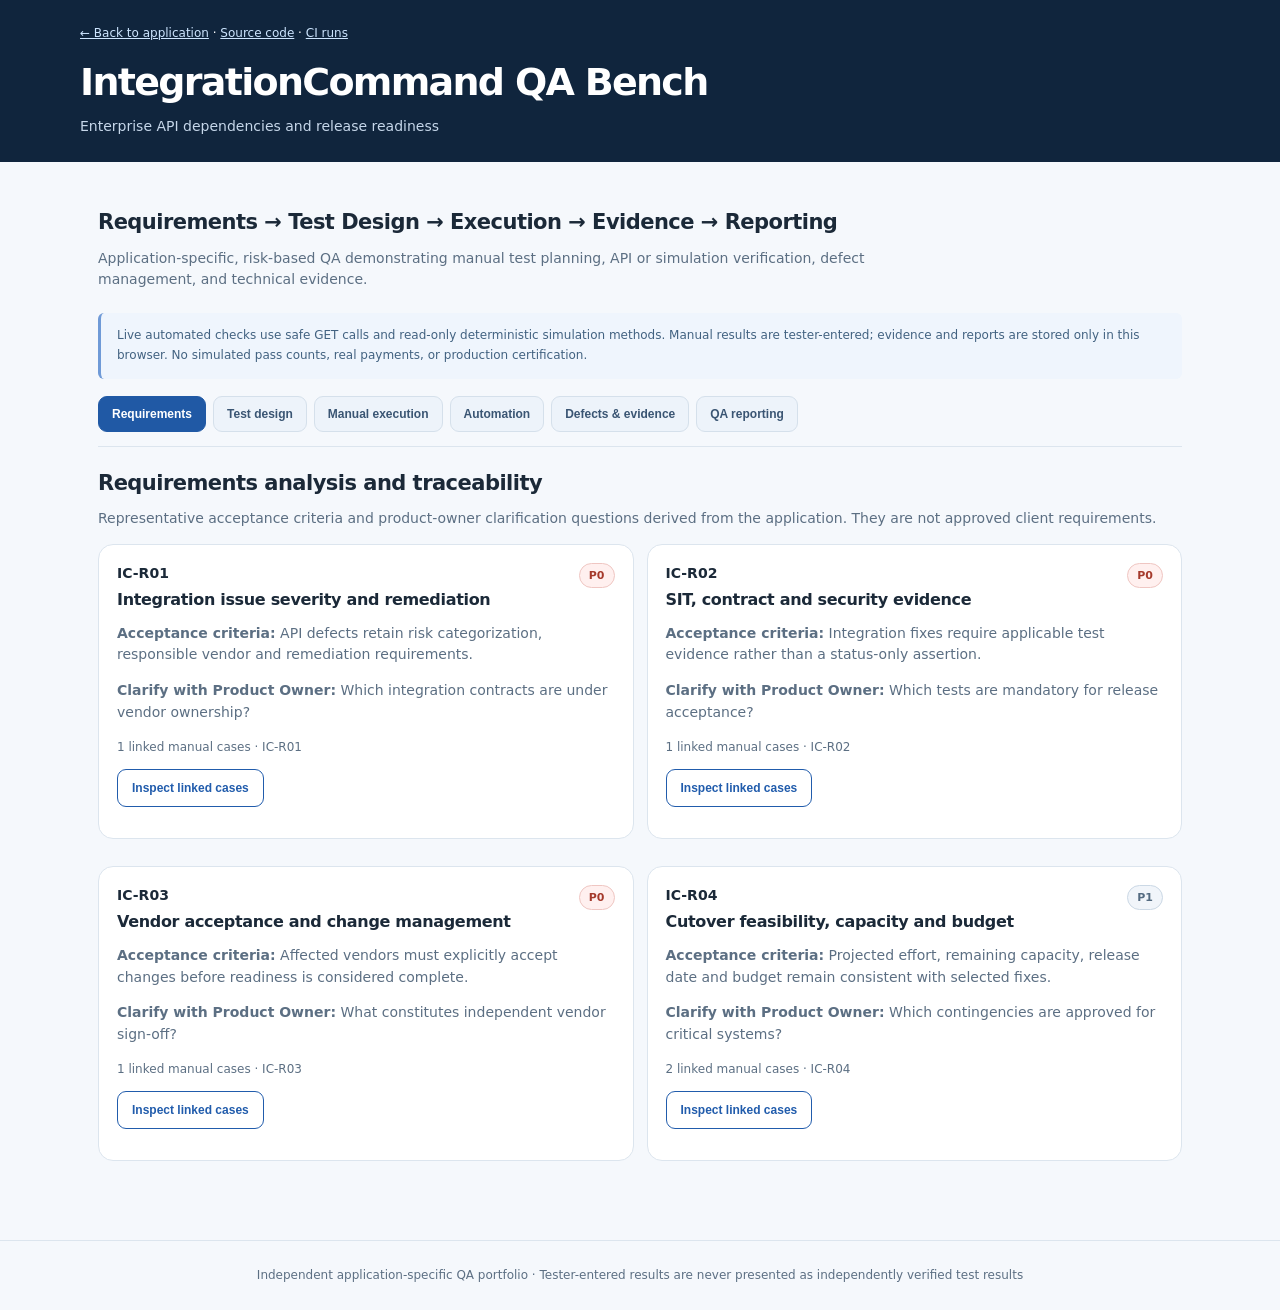
==== IntegrationCommand/qa-bench.html @ 2e359422 "Add application-specific QA workbench with requirements, live checks and execution evidence" ====
<!doctype html>
<html lang="en"><head><meta charset="utf-8"><meta name="viewport" content="width=device-width,initial-scale=1"><meta name="robots" content="noindex"><title>IntegrationCommand | QA Engineering Workbench</title>
<style>
:root{color-scheme:light;--ink:#1b2938;--muted:#5c6f83;--line:#dce5ee;--blue:#215cac;--paper:#fff;--bg:#f5f8fc;--green:#147b5c;--red:#a82e3e;--amber:#a65d00}
*{box-sizing:border-box}body{margin:0;background:var(--bg);color:var(--ink);font:14px/1.55 system-ui,-apple-system,Segoe UI,sans-serif}a{color:var(--blue)}header{background:#10253d;color:white;padding:24px max(18px,calc((100vw - 1120px)/2))}header a{color:#cde5ff}header .crumb{font-size:12px;margin-bottom:10px}.wrap{max-width:1120px;margin:auto;padding:24px 18px 65px}h1{margin:0 0 5px;font-size:clamp(27px,4vw,38px);letter-spacing:-.045em}h2{font-size:21px;letter-spacing:-.025em;margin:0 0 9px}h3{font-size:16px;letter-spacing:-.02em;margin:0 0 10px}h4{font-size:14px;margin:7px 0}p{margin:5px 0 14px;color:var(--muted)}.sub{color:#c6d7ea}.small{font-size:12px}.panel{background:white;border:1px solid var(--line);border-radius:15px;padding:18px;margin-bottom:14px;min-width:0}.intro{padding:20px 0 8px}.intro p{max-width:850px}.note{border-left:3px solid #6f9ad7;background:#eff5fd;color:#426281;padding:13px 16px;border-radius:6px;margin-bottom:17px;font-size:12px;line-height:1.65}.tabs{display:flex;flex-wrap:wrap;gap:7px;border-bottom:1px solid var(--line);padding:0 0 14px;margin:15px 0 20px}.tabs button{border:1px solid #d5e0eb;background:#edf3fa;padding:10px 13px;border-radius:9px;font-weight:700;color:#3a5573;cursor:pointer;font-size:12px}.tabs button[aria-selected="true"]{background:#2059a5;color:#fff;border-color:#2059a5}.grid{display:grid;grid-template-columns:repeat(2,minmax(0,1fr));gap:13px}.row{display:flex;gap:14px;align-items:flex-start;justify-content:space-between}.row>*{min-width:0}.actions{display:flex;gap:9px;flex-wrap:wrap;margin:13px 0}.btn{background:#215cac;border:1px solid #215cac;color:#fff;border-radius:9px;padding:10px 14px;font-size:12px;font-weight:700;cursor:pointer;min-height:38px}.btn.alt{background:#fff;color:#215cac}.btn:disabled{opacity:.6;cursor:default}.tag{border:1px solid #cbd8e5;border-radius:30px;padding:3px 9px;font-size:11px;font-weight:800;color:#546b81;background:#f1f5fa;display:inline-block}.tag.p0,.tag.failed{background:#fff0ef;color:#a53a2c;border-color:#efc6c2}.tag.passed{background:#ebf7f0;color:#16734b;border-color:#bee3cc}.tag.blocked{background:#fff3e2;color:#a36813;border-color:#ecd4b0}.fine{font-size:12px;color:var(--muted)}.line{padding:13px 0;border-bottom:1px solid var(--line)}.line:last-child{border:0}.line p{font-size:13px;line-height:1.65}.cardlinks{display:flex;gap:14px;flex-wrap:wrap;font-size:12px;font-weight:650}.cardlinks a{white-space:normal}.metrics{display:grid;grid-template-columns:repeat(5,minmax(0,1fr));gap:10px;margin-bottom:18px}.metric{background:#fff;border:1px solid var(--line);border-radius:11px;padding:12px}.metric strong{display:block;font-size:28px}.metric span{font-size:11px;color:var(--muted)}label{display:block;font-size:12px;font-weight:750;margin:11px 0}input,select,textarea{font:inherit;width:100%;border:1px solid #c5d4e5;border-radius:8px;padding:10px;background:white;color:var(--ink);margin:5px 0 0}input[type=file]{font-size:12px}textarea{resize:vertical}pre{background:#111f34;color:#d8ebf9;border-radius:9px;overflow:auto;padding:14px;font-size:11px;line-height:1.65;white-space:pre-wrap;overflow-wrap:anywhere}.teststep{white-space:pre-line;color:#354e68;line-height:1.7;font-size:13px}.status{font-weight:750}.status.passed{color:var(--green)}.status.failed{color:var(--red)}.status.blocked{color:var(--amber)}.state{font-weight:650;margin-left:6px}.two{display:grid;grid-template-columns:1.15fr .85fr;gap:14px}table{width:100%;border-collapse:collapse;font-size:12px}td,th{border-bottom:1px solid var(--line);text-align:left;padding:10px;vertical-align:top}th{background:#f5f8fc;color:#4d667c}.tablewrap{overflow:auto;max-width:100%}#notice:not(:empty){padding:11px 14px;margin:14px 0;background:#e9f5ed;border:1px solid #c0dfc8;border-radius:9px;color:#24563d}footer{padding:25px;border-top:1px solid var(--line);text-align:center;font-size:12px;color:var(--muted)}button:focus-visible,input:focus-visible,a:focus-visible,select:focus-visible,textarea:focus-visible{outline:3px solid #77a5dc;outline-offset:2px}
@media(max-width:780px){.two,.grid{grid-template-columns:1fr}.metrics{grid-template-columns:repeat(3,minmax(0,1fr))}}
@media(max-width:520px){.tabs{display:grid;grid-template-columns:repeat(2,minmax(0,1fr))}.tabs button{padding:10px 6px}.wrap{padding:16px 12px 45px}.panel{padding:14px}.metrics{grid-template-columns:repeat(2,minmax(0,1fr))}.row{display:block}h1{font-size:27px}}</style></head><body><header><div class="crumb"><a id="app-link" href="/">← Back to application</a> · <a id="source-link" target="_blank" rel="noopener noreferrer" href="#">Source code</a> · <a id="ci-link" target="_blank" rel="noopener noreferrer" href="#">CI runs</a></div><h1 id="project-title">QA Engineering Workbench</h1><div id="project-sub" class="sub"></div></header>
<main class="wrap"><div class="intro"><h2>Requirements → Test Design → Execution → Evidence → Reporting</h2><p>Application-specific, risk-based QA demonstrating manual test planning, API or simulation verification, defect management, and technical evidence.</p></div><div class="note">Live automated checks use safe GET calls and read-only deterministic simulation methods. Manual results are tester-entered; evidence and reports are stored only in this browser. No simulated pass counts, real payments, or production certification.</div><div class="tabs" role="tablist" aria-label="QA lifecycle sections"><button data-tab="requirements" aria-selected="true">Requirements</button><button data-tab="cases" aria-selected="false">Test design</button><button data-tab="manual" aria-selected="false">Manual execution</button><button data-tab="automation" aria-selected="false">Automation</button><button data-tab="defects" aria-selected="false">Defects & evidence</button><button data-tab="report" aria-selected="false">QA reporting</button></div><div id="notice" role="status" aria-live="polite"></div><div id="app"></div></main><footer>Independent application-specific QA portfolio · Tester-entered results are never presented as independently verified test results</footer>
<script id="qa-config" type="application/json">{"name":"IntegrationCommand","slug":"integrationcommand","domain":"Enterprise API dependencies and release readiness","url":"https://integrationcommand-1.onrender.com/","repository":"IntegrationCommand","sourceUrl":"https://github.com/sachintechpro/IntegrationCommand","sourceTestsUrl":"https://github.com/sachintechpro/IntegrationCommand/tree/main/IntegrationCommand/tests","ciUrl":"https://github.com/sachintechpro/IntegrationCommand/actions","requirements":[{"id":"IC-R01","title":"Integration issue severity and remediation","risk":"P0","acceptance":"API defects retain risk categorization, responsible vendor and remediation requirements.","clarify":"Which integration contracts are under vendor ownership?"},{"id":"IC-R02","title":"SIT, contract and security evidence","risk":"P0","acceptance":"Integration fixes require applicable test evidence rather than a status-only assertion.","clarify":"Which tests are mandatory for release acceptance?"},{"id":"IC-R03","title":"Vendor acceptance and change management","risk":"P0","acceptance":"Affected vendors must explicitly accept changes before readiness is considered complete.","clarify":"What constitutes independent vendor sign-off?"},{"id":"IC-R04","title":"Cutover feasibility, capacity and budget","risk":"P1","acceptance":"Projected effort, remaining capacity, release date and budget remain consistent with selected fixes.","clarify":"Which contingencies are approved for critical systems?"}],"cases":[{"id":"IC-T01","req":"IC-R01","title":"API token-audience mismatch risk","level":"Security / SIT","priority":"P0","pre":"Load baseline integration risks.","steps":"1. Open customer authentication integration.\n2. Review source/target, root cause and severity.\n3. Apply remediation and inspect residual risk.","expected":"Risk scoring and ownership reflect IAM token contract failure."},{"id":"IC-T02","req":"IC-R02","title":"Missing SIT evidence blocks verification","level":"Negative / release gate","priority":"P0","pre":"Integration fix selected.","steps":"1. Mark remediation action completed.\n2. Leave SIT/contract evidence absent.\n3. Inspect verification and release readiness.","expected":"An action alone cannot count as complete independent verification."},{"id":"IC-T03","req":"IC-R03","title":"Vendor acceptance required for critical flow","level":"E2E / governance","priority":"P0","pre":"Critical vendor integration selected.","steps":"1. Provide applicable test evidence.\n2. Leave vendor acceptance unchecked.\n3. Review assessment.\n4. Record acceptance and reassess.","expected":"Vendor acceptance gap remains visible until actual acceptance."},{"id":"IC-T04","req":"IC-R04","title":"Capacity constraint blocks unrealistic plan","level":"Boundary / effort","priority":"P1","pre":"Baseline capacity exists.","steps":"1. Select multiple remediation actions.\n2. Reduce available capacity.\n3. Check effort, projected weeks and blockers.","expected":"Resource overcommitment is flagged accurately."},{"id":"IC-T05","req":"IC-R04","title":"Release waiver does not override unresolved tests","level":"Negative / UAT","priority":"P0","pre":"Open blocker exists.","steps":"1. Request release waiver.\n2. Inspect release decision and blocker list.\n3. Compare with fully evidenced flow.","expected":"Waiver is informational; unverified critical gates remain protected."}],"automatic":[{"id":"IC-A01","title":"Live integration dashboard responds","kind":"http","path":"/","expectStatus":200,"contains":"IntegrationCommand","level":"Production smoke"},{"id":"IC-A02","title":"Integration engine source loads","kind":"http","path":"/engine.mjs","expectStatus":200,"contains":"export","level":"Asset integration"},{"id":"IC-A03","title":"Baseline release assessment is generated","kind":"esm","module":"./engine.mjs","fn":"evaluate","expectKey":"assessment","expectType":"string","level":"Release controls"},{"id":"IC-A04","title":"Unverified integrations counted","kind":"esm","module":"./engine.mjs","fn":"evaluate","expectKey":"unverifiedCount","expectType":"number","level":"SIT evidence"},{"id":"IC-A05","title":"Capacity gap calculated","kind":"esm","module":"./engine.mjs","fn":"evaluate","expectKey":"capacityRemaining","expectType":"number","level":"Risk-based calculations"}],"caveats":"IntegrationCommand is a portfolio simulation using fictional data. Live checks are safe and read-only; manual verdicts require actual execution and evidence."}</script><script>
(() => {
'use strict';
const C=JSON.parse(document.getElementById('qa-config').textContent);
const KEY='qa-bench:'+C.slug+':v1';let state={executions:[],defects:[],evidence:[],customCases:[],auto:{}};
try{const p=JSON.parse(localStorage.getItem(KEY)||'{}');if(p&&typeof p==='object'){for(const k of Object.keys(state))if(p[k]&& (Array.isArray(state[k])?Array.isArray(p[k]):typeof p[k]==='object'))state[k]=p[k];}}catch{}
let tab='requirements',selected=(C.cases[0]||{}).id||'',showCase='',running=false;
const esc=s=>String(s==null?'':s).replace(/[&<>"']/g,ch=>({'&':'&amp;','<':'&lt;','>':'&gt;','"':'&quot;','\'':'&#39;'}[ch]));
const fmt=x=>esc(JSON.stringify(x,null,2));const cases=()=>[...C.cases,...state.customCases];
const latest=id=>state.executions.find(x=>x.caseId===id);
const count=(k)=>state.executions.filter((x,i,a)=>a.findIndex(v=>v.caseId===x.caseId)===i&&x.status===k).length;
const total=()=>cases().length;const completed=()=>new Set(state.executions.map(x=>x.caseId)).size;
function save(){try{localStorage.setItem(KEY,JSON.stringify(state));return true}catch{note('Browser storage unavailable; export your report.');return false}}
function note(s){document.querySelector('#notice').textContent=s}
function tag(v){const t=String(v||'Not run');return '<span class="tag '+(t==='P0'?'p0':t.toLowerCase().replaceAll(' ','-'))+'">'+esc(t)+'</span>'}
function renderReq(){return '<h2>Requirements analysis and traceability</h2><p>Representative acceptance criteria and product-owner clarification questions derived from the application. They are not approved client requirements.</p><div class="grid">'+C.requirements.map(r=>'<article class="panel"><div class="row"><strong>'+esc(r.id)+'</strong>'+tag(r.risk)+'</div><h3>'+esc(r.title)+'</h3><p><b>Acceptance criteria:</b> '+esc(r.acceptance)+'</p><p><b>Clarify with Product Owner:</b> '+esc(r.clarify)+'</p><div class="fine">'+cases().filter(c=>c.req===r.id).length+' linked manual cases · '+esc(r.id)+'</div><div class="actions"><button class="btn alt" data-act="req" data-id="'+esc(r.id)+'">Inspect linked cases</button></div></article>').join('')+'</div>'}
function listCases(){const req=showCase||'', filtered=cases().filter(x=>!req||x.req===req);
return '<h2>Test design repository</h2><p>Application-specific functional, integration, boundary, negative, E2E, and reliability scenarios. Tests here are specifications until executed and evidenced.</p><div class="actions"><button class="btn" data-act="add-case">+ Write test case</button><button class="btn alt" data-act="all-cases">Show all cases</button></div><div id="new-case"></div><div class="grid">'+filtered.map(x=>'<article class="panel"><div class="row"><strong>'+esc(x.id)+'</strong>'+tag(x.priority)+'</div><h3>'+esc(x.title)+'</h3><p>'+esc(x.req)+' · '+esc(x.level)+'</p><p><b>Expected:</b> '+esc(x.expected)+'</p><div class="actions"><button class="btn alt" data-act="open-case" data-id="'+esc(x.id)+'">Steps / execute</button></div></article>').join('')+'</div>'}
function detail(c){return '<article class="panel"><div class="row"><h3>'+esc(c.id)+' — '+esc(c.title)+'</h3>'+tag(c.priority)+'</div><p>'+esc(c.req)+' · '+esc(c.level)+'</p><p><b>Preconditions</b><br>'+esc(c.pre)+'</p><p><b>Steps</b></p><div class="teststep">'+esc(c.steps)+'</div><p><b>Expected result</b><br>'+esc(c.expected)+'</p><div class="cardlinks"><a target="_blank" rel="noopener noreferrer" href="'+esc(C.url)+'">Open application under test ↗</a></div></article>'}
function manual(){const c=cases().find(x=>x.id===selected)||cases()[0];if(!c)return '<p>No test cases configured.</p>';
return '<h2>Manual QA execution</h2><p>Execute actual steps against the application, enter observations, and capture evidence. These are tester-entered verdicts, not independently verified test outcomes.</p><div class="two"><div><label>Choose case<select id="case-select">'+cases().map(x=>'<option value="'+esc(x.id)+'" '+(x.id===c.id?'selected':'')+'>'+esc(x.id+' · '+x.title)+'</option>').join('')+'</select></label>'+detail(c)+'</div><form class="panel" id="manual-form"><h3>Record an actual test run</h3><label>Execution result<select name="status" required><option value="">Select</option><option>Passed</option><option>Failed</option><option>Blocked</option></select></label><label>Actual result and comparison<textarea name="actual" rows="4" required placeholder="Observed response, state, calculations, and discrepancies"></textarea></label><label>Environment and notes<textarea name="notes" rows="3" placeholder="Browser/device/version, test data, defects"></textarea></label><button class="btn" type="submit">Save manual execution</button><p class="fine">Stored only in this browser. Every verdict is human-entered.</p><hr><label>Screenshot, video, trace or log<input id="evidence-upload" type="file" accept="image/*,video/*,.json,.txt,.log" multiple></label><p class="fine">Evidence saved in local browser IndexedDB, max 15 MB per attachment.</p><button class="btn alt" type="button" data-act="log-defect">Log defect</button></form></div><h3>Recent manual records</h3>'+execTable(state.executions.filter(x=>x.caseId===c.id).slice(0,8))}
function execTable(arr){if(!arr.length)return '<p class="note">Not run. No execution verdict has been claimed.</p>';return '<div class="panel tablewrap"><table><thead><tr><th>Test</th><th>Result</th><th>Timestamp</th><th>Actual observations</th></tr></thead><tbody>'+arr.map(x=>'<tr><td>'+esc(x.caseId)+'</td><td>'+tag(x.status)+'</td><td>'+esc(new Date(x.time).toLocaleString())+'</td><td>'+esc(x.actual)+'</td></tr>').join('')+'</tbody></table></div>'}
function auto(){return '<h2>Executable application-specific QA checks</h2><p>Run only safe, read-only checks of this application and inspect the actual HTTP response or imported deterministic engine output. Tests begin Not run; nothing is pre-marked passed.</p><div class="actions"><button class="btn" data-act="run-all" '+(running?'disabled':'')+'>Run all safe checks</button><button class="btn alt" data-act="reset-auto">Reset outcomes</button><a class="btn alt" target="_blank" rel="noopener noreferrer" href="'+esc(C.sourceTestsUrl)+'">Existing source tests ↗</a><a class="btn alt" target="_blank" rel="noopener noreferrer" href="'+esc(C.ciUrl)+'">CI evidence ↗</a></div><div class="panel"><p class="fine">Live HTTP and JavaScript results are generated by this visitor’s current run. These smoke/business-rule checks are not substitutes for full Selenium browser journeys, cross-device validation, load/security testing, or production sign-off.</p></div>'+C.automatic.map(t=>{const r=state.auto[t.id];return '<article class="panel"><div class="row"><div><strong>'+esc(t.id)+' — '+esc(t.title)+'</strong><p>'+esc(t.level)+' · '+esc(t.kind.toUpperCase())+'</p></div>'+(r?tag(r.status):tag('Not run'))+'</div><button class="btn alt" data-act="run-one" data-id="'+esc(t.id)+'" '+(running?'disabled':'')+'>▶ Run check</button>'+(r?'<details><summary>Technical proof — '+esc(r.elapsed)+' ms</summary><pre>'+fmt({request:r.request,actual:r.actual,assertion:r.assertion,time:r.time})+'</pre></details>':'<p class="fine">Not executed in this browser.</p>')+'</article>'}).join('')}
function defects(){return '<h2>Defect tracking and evidence</h2><p>Log defects with severity, exact reproduction steps, expected/actual behavior, and retest status. No unresolved defects are fabricated.</p><button class="btn" data-act="log-defect">+ Log defect</button><div id="new-defect"></div><h3>Recorded defect history</h3>'+(state.defects.length?state.defects.map(d=>'<div class="panel row"><div><strong>'+esc(d.id)+' — '+esc(d.title)+'</strong><p>'+esc(d.caseId)+' · '+esc(d.severity)+'</p><p>'+esc(d.description)+'</p><small>'+esc(new Date(d.time).toLocaleString())+'</small></div><label style="min-width:140px">Status<select data-defect="'+esc(d.id)+'">'+['Open','In progress','Fixed awaiting retest','Verified','Closed'].map(s=>'<option '+(d.status===s?'selected':'')+'>'+s+'</option>').join('')+'</select></label></div>').join(''):'<p class="note">No browser-local defects recorded.</p>')+'<h3>Saved screenshots, video and logs</h3>'+(state.evidence.length?state.evidence.map(e=>'<div class="panel row"><div><strong>'+esc(e.name)+'</strong><p>'+esc(e.caseId)+' · '+esc(e.size)+' bytes · '+esc(e.time)+'</p></div><button class="btn alt" data-act="view-evidence" data-id="'+esc(e.id)+'">Open evidence</button></div>').join(''):'<p class="note">No evidence attachments saved in this browser.</p>')}
function report(){const p=count('Passed'),f=count('Failed'),b=count('Blocked'),pending=total()-completed();const autoDone=Object.keys(state.auto).length,autoPass=Object.values(state.auto).filter(x=>x.status==='Passed').length;
return '<h2>QA execution & leadership summary</h2><p>Manual and automation results are reported separately. Portfolio specifications do not count as executed tests.</p><div class="metrics"><div class="metric"><strong>'+total()+'</strong><span>Manual cases</span></div><div class="metric"><strong>'+p+'</strong><span>Manual passed</span></div><div class="metric"><strong>'+f+'</strong><span>Manual failed</span></div><div class="metric"><strong>'+b+'</strong><span>Manual blocked</span></div><div class="metric"><strong>'+pending+'</strong><span>Not run</span></div></div><div class="grid"><div class="panel"><h3>Automation results</h3><p><strong>'+autoPass+' / '+autoDone+'</strong> executed checks passed; '+(C.automatic.length-autoDone)+' not yet run.</p><p><b>Open/retest defects:</b> '+state.defects.filter(x=>!['Closed','Verified'].includes(x.status)).length+'</p><p><b>Release recommendation:</b> Conditional / portfolio demonstration only. Review actual failures and external evidence before any production sign-off.</p></div><div class="panel"><h3>Publish QA evidence</h3><p>Export tester-entered manual outcomes, safe technical execution proof, defects, requirements and evidence metadata. Screenshot/video files remain browser-local and are not embedded in this export.</p><div class="actions"><button class="btn" data-act="export-json">Export QA report (JSON)</button><button class="btn alt" data-act="export-csv">Export CSV</button></div></div></div><h3>Recent test executions</h3>'+execTable(state.executions.slice(0,12))+'<p class="fine">'+esc(C.caveats)+'</p>'}
const panels={requirements:renderReq,cases:listCases,manual,automation:auto,defects,report};
function draw(){document.getElementById('app').innerHTML=panels[tab]();document.querySelectorAll('[data-tab]').forEach(b=>b.setAttribute('aria-selected',String(b.dataset.tab===tab)))}
function switchTab(t){tab=t;note('');draw();window.scrollTo({top:document.querySelector('.tabs').offsetTop-15,behavior:'smooth'})}
function readByKey(obj,path){return String(path||'').split('.').filter(Boolean).reduce((o,k)=>o?.[k],obj)}
async function execute(t){const start=performance.now(),when=new Date().toISOString();let passed=false,actual={},request={},assertion='';try{
if(t.kind==='http'){const path=t.path;request={method:'GET',path,credentials:'omit',expectedStatus:t.expectStatus};const r=await fetch(path,{method:'GET',credentials:'omit',cache:'no-store',redirect:'follow'});const ct=r.headers.get('content-type')||'';let body=null,text='';if(ct.includes('json')){try{body=await r.json()}catch(e){text='Invalid JSON: '+e.message}}else{text=(await r.text()).slice(0,15000)};actual={status:r.status,contentType:ct,preview:body===null?text.slice(0,900):JSON.stringify(body).slice(0,900)};passed=r.status===t.expectStatus;assertion='HTTP '+r.status+' expected '+t.expectStatus;if(passed&&t.contains){passed=(text||JSON.stringify(body)).includes(t.contains);assertion+='; body contains '+JSON.stringify(t.contains)+': '+passed}if(passed&&t.expectKey){const val=readByKey(body,t.expectKey);passed=val!==undefined&&(!t.expectType||typeof val===t.expectType);assertion+='; '+t.expectKey+' '+t.expectType+': '+passed}}
else if(t.kind==='esm'){request={module:t.module,method:t.fn,expectedProperty:t.expectKey};const mod=await import(t.module+'?qa='+encodeURIComponent(when));const fn=mod[t.fn];if(typeof fn!=='function')throw Error('Export '+t.fn+' unavailable');const out=fn();const v=readByKey(out,t.expectKey);actual={property:t.expectKey,value:v,keys:Object.keys(out||{}).slice(0,15)};passed=v!==undefined&&(!t.expectType||typeof v===t.expectType);assertion='Imported real engine and evaluated '+t.expectKey+': '+passed}
else throw Error('Unsupported automated test type');
}catch(e){actual={error:e.message};assertion='Test execution error: '+e.message}
return {status:passed?'Passed':'Failed',request,actual,assertion,time:when,elapsed:+(performance.now()-start).toFixed(1)}
}
async function runAll(ids){if(running)return;running=true;note('Running safe read-only checks…');draw();for(const t of C.automatic.filter(x=>ids.includes(x.id))){state.auto[t.id]=await execute(t);save();draw()}running=false;draw();const fail=ids.filter(id=>state.auto[id]?.status==='Failed').length;note('Executed '+ids.length+' real checks; '+fail+' failed. View technical proof for details.')}
function dl(name,content,mime){const blob=new Blob([content],{type:mime});const u=URL.createObjectURL(blob),a=document.createElement('a');a.href=u;a.download=name;a.click();setTimeout(()=>URL.revokeObjectURL(u),12000)}
function csvVal(v){return '"'+String(v==null?'':v).replaceAll('"','""')+'"'}
async function storeFile(file){return new Promise((resolve,reject)=>{const r=indexedDB.open('qa-bench-evidence:'+C.slug,1);r.onupgradeneeded=()=>r.result.createObjectStore('files',{keyPath:'id'});r.onerror=()=>reject(r.error);r.onsuccess=()=>{const db=r.result,id=Date.now().toString(36)+Math.random().toString(36).slice(2,6);const tx=db.transaction('files','readwrite');tx.objectStore('files').put({id,blob:file});tx.oncomplete=()=>{db.close();resolve(id)};tx.onerror=()=>reject(tx.error)}})}
async function openFile(id){return new Promise((resolve,reject)=>{const r=indexedDB.open('qa-bench-evidence:'+C.slug,1);r.onerror=()=>reject(r.error);r.onsuccess=()=>{const db=r.result;if(!db.objectStoreNames.contains('files')){db.close();reject(Error('No stored files'));return}const req=db.transaction('files').objectStore('files').get(id);req.onsuccess=()=>{db.close();resolve(req.result?.blob)};req.onerror=()=>reject(req.error)}})}
document.addEventListener('click',async e=>{const tabNode=e.target.closest('[data-tab]');if(tabNode){switchTab(tabNode.dataset.tab);return}const btn=e.target.closest('[data-act]');if(!btn)return;const a=btn.dataset.act;
if(a==='req'){showCase=btn.dataset.id;switchTab('cases')}else if(a==='all-cases'){showCase='';draw()}else if(a==='open-case'){selected=btn.dataset.id;switchTab('manual')}else if(a==='run-all'){await runAll(C.automatic.map(x=>x.id))}else if(a==='run-one'){await runAll([btn.dataset.id])}else if(a==='reset-auto'){state.auto={};save();draw();note('Automated results reset. No application data changed.')}
else if(a==='add-case'){document.getElementById('new-case').innerHTML='<form class="panel" id="custom-form"><h3>Author a manual test case</h3><label>Requirement<select name="req">'+C.requirements.map(r=>'<option>'+esc(r.id)+'</option>').join('')+'</select></label><label>Title<input name="title" required maxlength="130"></label><label>Preconditions<textarea name="pre" required></textarea></label><label>Steps<textarea name="steps" rows="4" required></textarea></label><label>Expected result<textarea name="expected" required></textarea></label><label>Level<input name="level" value="Functional / E2E" required></label><button class="btn">Save case</button></form>'}
else if(a==='log-defect'){switchTab('defects');document.getElementById('new-defect').innerHTML='<form class="panel" id="defect-form"><h3>Log defect</h3><label>Test case<select name="caseId">'+cases().map(c=>'<option>'+esc(c.id)+'</option>').join('')+'</select></label><label>Title<input name="title" required maxlength="130"></label><label>Severity<select name="severity"><option>Critical</option><option>High</option><option selected>Medium</option><option>Low</option></select></label><label>Reproduction steps, expected versus actual<textarea name="description" rows="4" required></textarea></label><button class="btn">Save defect</button></form>'}
else if(a==='view-evidence'){try{const f=await openFile(btn.dataset.id);if(!f)throw Error('File missing from this browser');const u=URL.createObjectURL(f);window.open(u,'_blank','noopener');setTimeout(()=>URL.revokeObjectURL(u),60000)}catch(err){note('Evidence unavailable: '+err.message)}}
else if(a==='export-json'){dl(C.slug+'-qa-report.json',JSON.stringify({application:C.name,exported:new Date().toISOString(),source:'tester-entered browser-local QA and actual read-only checks',requirements:C.requirements,testCases:cases(),manualExecutions:state.executions,automatedResults:state.auto,defects:state.defects,evidenceMetadata:state.evidence,limitations:C.caveats},null,2),'application/json')}
else if(a==='export-csv'){const rows=[['Test ID','Status','Timestamp','Actual Result','Notes'],...state.executions.map(x=>[x.caseId,x.status,x.time,x.actual,x.notes])];dl(C.slug+'-qa-executions.csv',rows.map(x=>x.map(csvVal).join(',')).join('\r\n'),'text/csv')}})
document.addEventListener('change',async e=>{if(e.target.id==='case-select'){selected=e.target.value;draw()}if(e.target.hasAttribute('data-defect')){const d=state.defects.find(x=>x.id===e.target.dataset.defect);if(d){d.status=e.target.value;save();draw()}}if(e.target.id==='evidence-upload'){const files=[...e.target.files];let saved=0;for(const f of files){if(f.size>15*1024*1024){note('Each file must be 15 MB or smaller.');continue}try{const id=await storeFile(f);state.evidence.unshift({id,name:f.name,size:f.size,type:f.type,time:new Date().toISOString(),caseId:selected});saved++}catch(err){note('Could not store '+f.name+': '+err.message)}}if(saved){save();note(saved+' attachment(s) stored in this browser.')}}});
document.addEventListener('submit',e=>{const f=e.target;if(!['manual-form','custom-form','defect-form'].includes(f.id))return;e.preventDefault();const d=Object.fromEntries(new FormData(f).entries());
if(f.id==='manual-form'){if(!d.status||!String(d.actual||'').trim())return;state.executions.unshift({caseId:selected,status:d.status,actual:d.actual,notes:d.notes||'',time:new Date().toISOString()});save();draw();note('Tester-entered manual result saved. This is not an independently executed automated test.')}
if(f.id==='custom-form'){const id='CUSTOM-'+String(state.customCases.length+1).padStart(3,'0');state.customCases.push({id,req:d.req,title:d.title,level:d.level,priority:'P1',pre:d.pre,steps:d.steps,expected:d.expected});selected=id;save();switchTab('manual');note('Custom manual case saved in your browser.')}
if(f.id==='defect-form'){state.defects.unshift({id:'DEF-'+Date.now().toString(36).toUpperCase(),caseId:d.caseId,title:d.title,severity:d.severity,description:d.description,status:'Open',time:new Date().toISOString()});save();draw();note('Defect recorded. Add supporting evidence from Manual QA.')}});
document.getElementById('project-title').textContent=C.name+' QA Bench';document.getElementById('project-sub').textContent=C.domain;document.getElementById('app-link').href=C.url;document.getElementById('source-link').href=C.sourceUrl;document.getElementById('ci-link').href=C.ciUrl;
draw();
})();
</script></body></html>
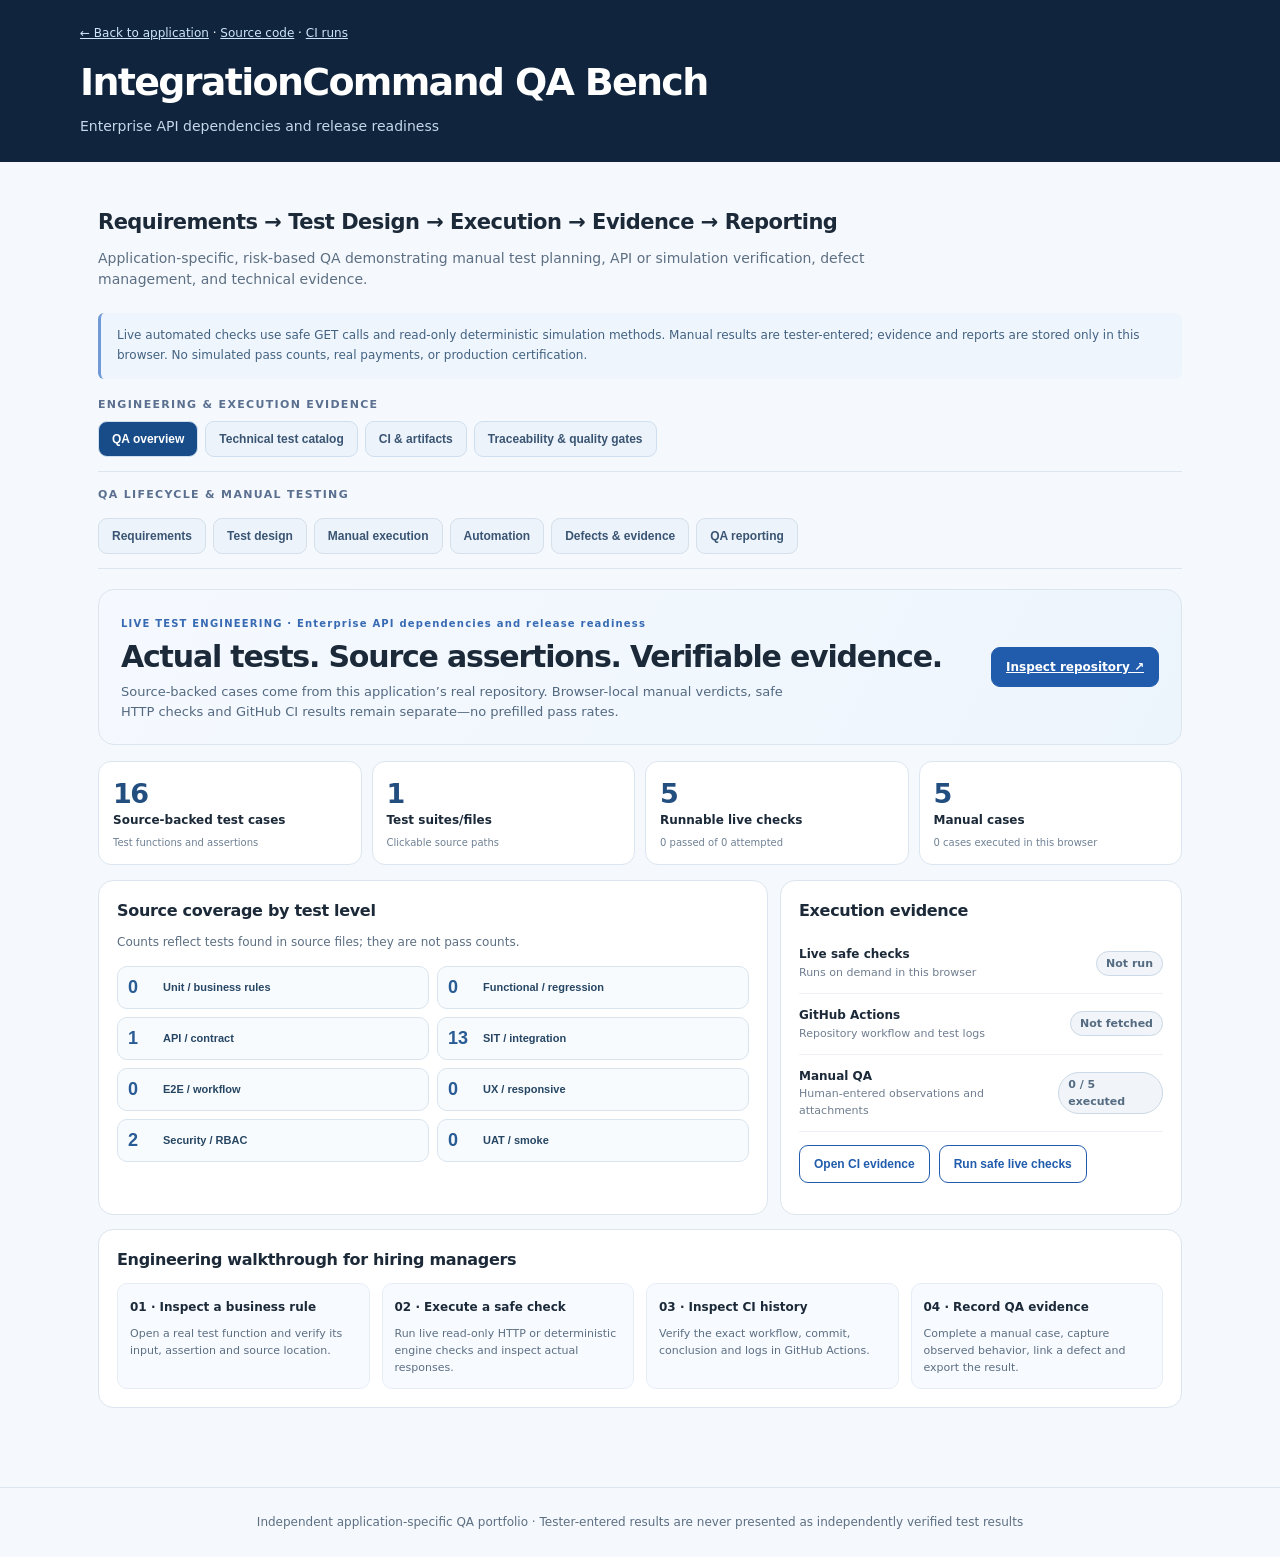
==== commit fd548617: "Upgrade QA Bench: source-backed test catalog, CI evidence and traceability; preserve original sectio" ====
--- a/IntegrationCommand/qa-bench.html
+++ b/IntegrationCommand/qa-bench.html
@@ -4,15 +4,53 @@
 :root{color-scheme:light;--ink:#1b2938;--muted:#5c6f83;--line:#dce5ee;--blue:#215cac;--paper:#fff;--bg:#f5f8fc;--green:#147b5c;--red:#a82e3e;--amber:#a65d00}
 *{box-sizing:border-box}body{margin:0;background:var(--bg);color:var(--ink);font:14px/1.55 system-ui,-apple-system,Segoe UI,sans-serif}a{color:var(--blue)}header{background:#10253d;color:white;padding:24px max(18px,calc((100vw - 1120px)/2))}header a{color:#cde5ff}header .crumb{font-size:12px;margin-bottom:10px}.wrap{max-width:1120px;margin:auto;padding:24px 18px 65px}h1{margin:0 0 5px;font-size:clamp(27px,4vw,38px);letter-spacing:-.045em}h2{font-size:21px;letter-spacing:-.025em;margin:0 0 9px}h3{font-size:16px;letter-spacing:-.02em;margin:0 0 10px}h4{font-size:14px;margin:7px 0}p{margin:5px 0 14px;color:var(--muted)}.sub{color:#c6d7ea}.small{font-size:12px}.panel{background:white;border:1px solid var(--line);border-radius:15px;padding:18px;margin-bottom:14px;min-width:0}.intro{padding:20px 0 8px}.intro p{max-width:850px}.note{border-left:3px solid #6f9ad7;background:#eff5fd;color:#426281;padding:13px 16px;border-radius:6px;margin-bottom:17px;font-size:12px;line-height:1.65}.tabs{display:flex;flex-wrap:wrap;gap:7px;border-bottom:1px solid var(--line);padding:0 0 14px;margin:15px 0 20px}.tabs button{border:1px solid #d5e0eb;background:#edf3fa;padding:10px 13px;border-radius:9px;font-weight:700;color:#3a5573;cursor:pointer;font-size:12px}.tabs button[aria-selected="true"]{background:#2059a5;color:#fff;border-color:#2059a5}.grid{display:grid;grid-template-columns:repeat(2,minmax(0,1fr));gap:13px}.row{display:flex;gap:14px;align-items:flex-start;justify-content:space-between}.row>*{min-width:0}.actions{display:flex;gap:9px;flex-wrap:wrap;margin:13px 0}.btn{background:#215cac;border:1px solid #215cac;color:#fff;border-radius:9px;padding:10px 14px;font-size:12px;font-weight:700;cursor:pointer;min-height:38px}.btn.alt{background:#fff;color:#215cac}.btn:disabled{opacity:.6;cursor:default}.tag{border:1px solid #cbd8e5;border-radius:30px;padding:3px 9px;font-size:11px;font-weight:800;color:#546b81;background:#f1f5fa;display:inline-block}.tag.p0,.tag.failed{background:#fff0ef;color:#a53a2c;border-color:#efc6c2}.tag.passed{background:#ebf7f0;color:#16734b;border-color:#bee3cc}.tag.blocked{background:#fff3e2;color:#a36813;border-color:#ecd4b0}.fine{font-size:12px;color:var(--muted)}.line{padding:13px 0;border-bottom:1px solid var(--line)}.line:last-child{border:0}.line p{font-size:13px;line-height:1.65}.cardlinks{display:flex;gap:14px;flex-wrap:wrap;font-size:12px;font-weight:650}.cardlinks a{white-space:normal}.metrics{display:grid;grid-template-columns:repeat(5,minmax(0,1fr));gap:10px;margin-bottom:18px}.metric{background:#fff;border:1px solid var(--line);border-radius:11px;padding:12px}.metric strong{display:block;font-size:28px}.metric span{font-size:11px;color:var(--muted)}label{display:block;font-size:12px;font-weight:750;margin:11px 0}input,select,textarea{font:inherit;width:100%;border:1px solid #c5d4e5;border-radius:8px;padding:10px;background:white;color:var(--ink);margin:5px 0 0}input[type=file]{font-size:12px}textarea{resize:vertical}pre{background:#111f34;color:#d8ebf9;border-radius:9px;overflow:auto;padding:14px;font-size:11px;line-height:1.65;white-space:pre-wrap;overflow-wrap:anywhere}.teststep{white-space:pre-line;color:#354e68;line-height:1.7;font-size:13px}.status{font-weight:750}.status.passed{color:var(--green)}.status.failed{color:var(--red)}.status.blocked{color:var(--amber)}.state{font-weight:650;margin-left:6px}.two{display:grid;grid-template-columns:1.15fr .85fr;gap:14px}table{width:100%;border-collapse:collapse;font-size:12px}td,th{border-bottom:1px solid var(--line);text-align:left;padding:10px;vertical-align:top}th{background:#f5f8fc;color:#4d667c}.tablewrap{overflow:auto;max-width:100%}#notice:not(:empty){padding:11px 14px;margin:14px 0;background:#e9f5ed;border:1px solid #c0dfc8;border-radius:9px;color:#24563d}footer{padding:25px;border-top:1px solid var(--line);text-align:center;font-size:12px;color:var(--muted)}button:focus-visible,input:focus-visible,a:focus-visible,select:focus-visible,textarea:focus-visible{outline:3px solid #77a5dc;outline-offset:2px}
 @media(max-width:780px){.two,.grid{grid-template-columns:1fr}.metrics{grid-template-columns:repeat(3,minmax(0,1fr))}}
-@media(max-width:520px){.tabs{display:grid;grid-template-columns:repeat(2,minmax(0,1fr))}.tabs button{padding:10px 6px}.wrap{padding:16px 12px 45px}.panel{padding:14px}.metrics{grid-template-columns:repeat(2,minmax(0,1fr))}.row{display:block}h1{font-size:27px}}</style></head><body><header><div class="crumb"><a id="app-link" href="/">← Back to application</a> · <a id="source-link" target="_blank" rel="noopener noreferrer" href="#">Source code</a> · <a id="ci-link" target="_blank" rel="noopener noreferrer" href="#">CI runs</a></div><h1 id="project-title">QA Engineering Workbench</h1><div id="project-sub" class="sub"></div></header>
-<main class="wrap"><div class="intro"><h2>Requirements → Test Design → Execution → Evidence → Reporting</h2><p>Application-specific, risk-based QA demonstrating manual test planning, API or simulation verification, defect management, and technical evidence.</p></div><div class="note">Live automated checks use safe GET calls and read-only deterministic simulation methods. Manual results are tester-entered; evidence and reports are stored only in this browser. No simulated pass counts, real payments, or production certification.</div><div class="tabs" role="tablist" aria-label="QA lifecycle sections"><button data-tab="requirements" aria-selected="true">Requirements</button><button data-tab="cases" aria-selected="false">Test design</button><button data-tab="manual" aria-selected="false">Manual execution</button><button data-tab="automation" aria-selected="false">Automation</button><button data-tab="defects" aria-selected="false">Defects & evidence</button><button data-tab="report" aria-selected="false">QA reporting</button></div><div id="notice" role="status" aria-live="polite"></div><div id="app"></div></main><footer>Independent application-specific QA portfolio · Tester-entered results are never presented as independently verified test results</footer>
-<script id="qa-config" type="application/json">{"name":"IntegrationCommand","slug":"integrationcommand","domain":"Enterprise API dependencies and release readiness","url":"https://integrationcommand-1.onrender.com/","repository":"IntegrationCommand","sourceUrl":"https://github.com/sachintechpro/IntegrationCommand","sourceTestsUrl":"https://github.com/sachintechpro/IntegrationCommand/tree/main/IntegrationCommand/tests","ciUrl":"https://github.com/sachintechpro/IntegrationCommand/actions","requirements":[{"id":"IC-R01","title":"Integration issue severity and remediation","risk":"P0","acceptance":"API defects retain risk categorization, responsible vendor and remediation requirements.","clarify":"Which integration contracts are under vendor ownership?"},{"id":"IC-R02","title":"SIT, contract and security evidence","risk":"P0","acceptance":"Integration fixes require applicable test evidence rather than a status-only assertion.","clarify":"Which tests are mandatory for release acceptance?"},{"id":"IC-R03","title":"Vendor acceptance and change management","risk":"P0","acceptance":"Affected vendors must explicitly accept changes before readiness is considered complete.","clarify":"What constitutes independent vendor sign-off?"},{"id":"IC-R04","title":"Cutover feasibility, capacity and budget","risk":"P1","acceptance":"Projected effort, remaining capacity, release date and budget remain consistent with selected fixes.","clarify":"Which contingencies are approved for critical systems?"}],"cases":[{"id":"IC-T01","req":"IC-R01","title":"API token-audience mismatch risk","level":"Security / SIT","priority":"P0","pre":"Load baseline integration risks.","steps":"1. Open customer authentication integration.\n2. Review source/target, root cause and severity.\n3. Apply remediation and inspect residual risk.","expected":"Risk scoring and ownership reflect IAM token contract failure."},{"id":"IC-T02","req":"IC-R02","title":"Missing SIT evidence blocks verification","level":"Negative / release gate","priority":"P0","pre":"Integration fix selected.","steps":"1. Mark remediation action completed.\n2. Leave SIT/contract evidence absent.\n3. Inspect verification and release readiness.","expected":"An action alone cannot count as complete independent verification."},{"id":"IC-T03","req":"IC-R03","title":"Vendor acceptance required for critical flow","level":"E2E / governance","priority":"P0","pre":"Critical vendor integration selected.","steps":"1. Provide applicable test evidence.\n2. Leave vendor acceptance unchecked.\n3. Review assessment.\n4. Record acceptance and reassess.","expected":"Vendor acceptance gap remains visible until actual acceptance."},{"id":"IC-T04","req":"IC-R04","title":"Capacity constraint blocks unrealistic plan","level":"Boundary / effort","priority":"P1","pre":"Baseline capacity exists.","steps":"1. Select multiple remediation actions.\n2. Reduce available capacity.\n3. Check effort, projected weeks and blockers.","expected":"Resource overcommitment is flagged accurately."},{"id":"IC-T05","req":"IC-R04","title":"Release waiver does not override unresolved tests","level":"Negative / UAT","priority":"P0","pre":"Open blocker exists.","steps":"1. Request release waiver.\n2. Inspect release decision and blocker list.\n3. Compare with fully evidenced flow.","expected":"Waiver is informational; unverified critical gates remain protected."}],"automatic":[{"id":"IC-A01","title":"Live integration dashboard responds","kind":"http","path":"/","expectStatus":200,"contains":"IntegrationCommand","level":"Production smoke"},{"id":"IC-A02","title":"Integration engine source loads","kind":"http","path":"/engine.mjs","expectStatus":200,"contains":"export","level":"Asset integration"},{"id":"IC-A03","title":"Baseline release assessment is generated","kind":"esm","module":"./engine.mjs","fn":"evaluate","expectKey":"assessment","expectType":"string","level":"Release controls"},{"id":"IC-A04","title":"Unverified integrations counted","kind":"esm","module":"./engine.mjs","fn":"evaluate","expectKey":"unverifiedCount","expectType":"number","level":"SIT evidence"},{"id":"IC-A05","title":"Capacity gap calculated","kind":"esm","module":"./engine.mjs","fn":"evaluate","expectKey":"capacityRemaining","expectType":"number","level":"Risk-based calculations"}],"caveats":"IntegrationCommand is a portfolio simulation using fictional data. Live checks are safe and read-only; manual verdicts require actual execution and evidence."}</script><script>
+@media(max-width:520px){.tabs{display:grid;grid-template-columns:repeat(2,minmax(0,1fr))}.tabs button{padding:10px 6px}.wrap{padding:16px 12px 45px}.panel{padding:14px}.metrics{grid-template-columns:repeat(2,minmax(0,1fr))}.row{display:block}h1{font-size:27px}}
+/* Executable evidence extension, additive to all six original QA Bench sections */
+.qa-tab-group{margin:14px 0 2px}.qa-tab-heading{font-size:11px;color:#5b7090;font-weight:800;letter-spacing:.12em;text-transform:uppercase;margin:12px 0 8px}
+.qa-tab-group .tabs{margin:0 0 14px;border-bottom:1px solid #dce5ee}.qa-tab-group .tabs button{border-color:#cfdfef}
+.qa-tab-group .tabs button[aria-selected=true]{background:#174c89;color:#fff}
+.tech-workbench{max-width:100%;overflow-wrap:anywhere}
+.tech-workbench>.tech-hero{display:flex;align-items:center;justify-content:space-between;gap:20px;padding:22px;border:1px solid #dce5ee;background:linear-gradient(118deg,#f5f9ff,#edf5fc);border-radius:16px;margin-bottom:16px}
+.tech-kicker{font-size:10px;font-weight:800;color:#376ab2;letter-spacing:.12em}
+.tech-hero h2{font-size:clamp(23px,3.3vw,30px);margin:6px 0 7px;line-height:1.17;letter-spacing:-.04em}
+.tech-hero p{max-width:680px;margin:0;color:#536980;font-size:13px}
+.tech-stats{display:grid;grid-template-columns:repeat(4,minmax(0,1fr));gap:10px;margin:15px 0}
+.tech-stat{border:1px solid #dce6f0;background:#fff;border-radius:13px;padding:14px;min-width:0}
+.tech-stat strong{display:block;font-size:27px;letter-spacing:-.06em;line-height:1.3;color:#234e80}
+.tech-stat span,.tech-stat small{display:block}.tech-stat span{font-size:12px;font-weight:700}.tech-stat small{font-size:10px;color:#6f8194;line-height:1.5;margin-top:5px}
+.tech-layout{display:grid;grid-template-columns:1.25fr .75fr;gap:12px}
+.tech-cat-grid{display:grid;grid-template-columns:repeat(2,minmax(0,1fr));gap:8px}
+.tech-cat{border:1px solid #d9e4ee;border-radius:10px;background:#f8fbfe;padding:10px;display:flex;align-items:center;gap:11px;text-align:left;color:#264663;cursor:pointer;min-width:0}
+.tech-cat strong{font-size:18px;color:#295b94;min-width:24px}.tech-cat span{font-size:11px;font-weight:600}
+.tech-evidence-line{display:flex;justify-content:space-between;align-items:center;gap:10px;border-bottom:1px solid #edf1f5;padding:12px 0}
+.tech-evidence-line>div{min-width:0}.tech-evidence-line strong,.tech-evidence-line small{display:block}.tech-evidence-line strong{font-size:12px}.tech-evidence-line small{font-size:11px;color:#6f7e90}
+.tech-walkthrough{display:grid;grid-template-columns:repeat(4,minmax(0,1fr));gap:12px}
+.tech-walkthrough>div{background:#f7faff;border-radius:10px;padding:12px;border:1px solid #e7edf6}.tech-walkthrough strong{font-size:12px}.tech-walkthrough p{font-size:11px;margin:7px 0 0}
+.tech-controls{display:flex;align-items:end;gap:16px;justify-content:space-between;margin:14px 0 18px}
+.tech-controls label{flex:1;max-width:350px}
+.tech-source-list{display:grid;grid-template-columns:1fr;gap:10px}
+.tech-source{margin:0!important;padding:0!important;overflow:hidden}
+.tech-source summary{display:flex;justify-content:space-between;gap:10px;align-items:center;cursor:pointer;padding:13px 16px;list-style-position:inside}
+.tech-source summary::marker{color:#6789b7}
+.tech-source-title{font-size:13px;line-height:1.45;min-width:0}.tech-source-title strong{color:#215cac;margin-right:6px}
+.tech-source-body{padding:4px 16px 16px;border-top:1px solid #edf1f7}
+.tech-tags{display:flex;flex-wrap:wrap;gap:7px;margin-top:11px}.tech-tags>span{border-radius:6px;background:#f1f5f9;color:#456078;padding:4px 8px;font-size:10px}
+.tech-source pre{font-size:11px;line-height:1.6;margin:8px 0 10px;white-space:pre-wrap;word-break:break-word}
+.tech-ci-header{display:flex;align-items:center;justify-content:space-between;gap:12px;margin-bottom:14px}
+.tech-gate-metrics{display:flex;flex-wrap:wrap;gap:7px;margin:12px 0}.tech-gate-metrics>span{font-size:11px;padding:6px 8px;border-radius:8px;background:#f2f6fa;color:#3c5874}
+.tech-workbench details[open]{box-shadow:0 6px 20px rgba(20,55,97,.06)}
+@media(max-width:780px){.tech-layout{grid-template-columns:1fr}.tech-walkthrough{grid-template-columns:repeat(2,minmax(0,1fr))}.tech-stats{grid-template-columns:repeat(2,minmax(0,1fr))}}
+@media(max-width:540px){.qa-tab-group .tabs{display:flex;flex-wrap:nowrap;overflow-x:auto;overscroll-behavior-x:contain;scroll-snap-type:x proximity;padding-bottom:9px}.qa-tab-group .tabs button{flex:0 0 auto;scroll-snap-align:start}.tech-hero{display:block!important;padding:15px!important}.tech-hero .btn{margin-top:12px}.tech-cat-grid{grid-template-columns:1fr}.tech-walkthrough{grid-template-columns:1fr}.tech-ci-header{align-items:flex-start;flex-direction:column}.tech-source summary{flex-direction:column;align-items:flex-start}.tech-stats{gap:8px}.tech-stat{padding:11px}}
+
+</style></head><body><header><div class="crumb"><a id="app-link" href="/">← Back to application</a> · <a id="source-link" target="_blank" rel="noopener noreferrer" href="#">Source code</a> · <a id="ci-link" target="_blank" rel="noopener noreferrer" href="#">CI runs</a></div><h1 id="project-title">QA Engineering Workbench</h1><div id="project-sub" class="sub"></div></header>
+<main class="wrap"><div class="intro"><h2>Requirements → Test Design → Execution → Evidence → Reporting</h2><p>Application-specific, risk-based QA demonstrating manual test planning, API or simulation verification, defect management, and technical evidence.</p></div><div class="note">Live automated checks use safe GET calls and read-only deterministic simulation methods. Manual results are tester-entered; evidence and reports are stored only in this browser. No simulated pass counts, real payments, or production certification.</div><div class="qa-tab-group"><div class="qa-tab-heading">Engineering & execution evidence</div><div class="tabs qa-eng-tabs" role="tablist" aria-label="Engineering evidence sections"><button data-tab="engineering" aria-selected="true">QA overview</button><button data-tab="catalog" aria-selected="false">Technical test catalog</button><button data-tab="ci" aria-selected="false">CI & artifacts</button><button data-tab="gates" aria-selected="false">Traceability & quality gates</button></div></div><div class="qa-tab-heading">QA lifecycle & manual testing</div><div class="tabs" role="tablist" aria-label="QA lifecycle sections"><button data-tab="requirements" aria-selected="true">Requirements</button><button data-tab="cases" aria-selected="false">Test design</button><button data-tab="manual" aria-selected="false">Manual execution</button><button data-tab="automation" aria-selected="false">Automation</button><button data-tab="defects" aria-selected="false">Defects & evidence</button><button data-tab="report" aria-selected="false">QA reporting</button></div><div id="notice" role="status" aria-live="polite"></div><div id="app"></div></main><footer>Independent application-specific QA portfolio · Tester-entered results are never presented as independently verified test results</footer>
+<script id="qa-config" type="application/json">{"name":"IntegrationCommand","slug":"integrationcommand","domain":"Enterprise API dependencies and release readiness","url":"https://integrationcommand-1.onrender.com/","repository":"IntegrationCommand","sourceUrl":"https://github.com/sachintechpro/IntegrationCommand","sourceTestsUrl":"https://github.com/sachintechpro/IntegrationCommand/tree/main/IntegrationCommand/tests","ciUrl":"https://github.com/sachintechpro/IntegrationCommand/actions","requirements":[{"id":"IC-R01","title":"Integration issue severity and remediation","risk":"P0","acceptance":"API defects retain risk categorization, responsible vendor and remediation requirements.","clarify":"Which integration contracts are under vendor ownership?"},{"id":"IC-R02","title":"SIT, contract and security evidence","risk":"P0","acceptance":"Integration fixes require applicable test evidence rather than a status-only assertion.","clarify":"Which tests are mandatory for release acceptance?"},{"id":"IC-R03","title":"Vendor acceptance and change management","risk":"P0","acceptance":"Affected vendors must explicitly accept changes before readiness is considered complete.","clarify":"What constitutes independent vendor sign-off?"},{"id":"IC-R04","title":"Cutover feasibility, capacity and budget","risk":"P1","acceptance":"Projected effort, remaining capacity, release date and budget remain consistent with selected fixes.","clarify":"Which contingencies are approved for critical systems?"}],"cases":[{"id":"IC-T01","req":"IC-R01","title":"API token-audience mismatch risk","level":"Security / SIT","priority":"P0","pre":"Load baseline integration risks.","steps":"1. Open customer authentication integration.\n2. Review source/target, root cause and severity.\n3. Apply remediation and inspect residual risk.","expected":"Risk scoring and ownership reflect IAM token contract failure."},{"id":"IC-T02","req":"IC-R02","title":"Missing SIT evidence blocks verification","level":"Negative / release gate","priority":"P0","pre":"Integration fix selected.","steps":"1. Mark remediation action completed.\n2. Leave SIT/contract evidence absent.\n3. Inspect verification and release readiness.","expected":"An action alone cannot count as complete independent verification."},{"id":"IC-T03","req":"IC-R03","title":"Vendor acceptance required for critical flow","level":"E2E / governance","priority":"P0","pre":"Critical vendor integration selected.","steps":"1. Provide applicable test evidence.\n2. Leave vendor acceptance unchecked.\n3. Review assessment.\n4. Record acceptance and reassess.","expected":"Vendor acceptance gap remains visible until actual acceptance."},{"id":"IC-T04","req":"IC-R04","title":"Capacity constraint blocks unrealistic plan","level":"Boundary / effort","priority":"P1","pre":"Baseline capacity exists.","steps":"1. Select multiple remediation actions.\n2. Reduce available capacity.\n3. Check effort, projected weeks and blockers.","expected":"Resource overcommitment is flagged accurately."},{"id":"IC-T05","req":"IC-R04","title":"Release waiver does not override unresolved tests","level":"Negative / UAT","priority":"P0","pre":"Open blocker exists.","steps":"1. Request release waiver.\n2. Inspect release decision and blocker list.\n3. Compare with fully evidenced flow.","expected":"Waiver is informational; unverified critical gates remain protected."}],"automatic":[{"id":"IC-A01","title":"Live integration dashboard responds","kind":"http","path":"/","expectStatus":200,"contains":"IntegrationCommand","level":"Production smoke"},{"id":"IC-A02","title":"Integration engine source loads","kind":"http","path":"/engine.mjs","expectStatus":200,"contains":"export","level":"Asset integration"},{"id":"IC-A03","title":"Baseline release assessment is generated","kind":"esm","module":"./engine.mjs","fn":"evaluate","expectKey":"assessment","expectType":"string","level":"Release controls"},{"id":"IC-A04","title":"Unverified integrations counted","kind":"esm","module":"./engine.mjs","fn":"evaluate","expectKey":"unverifiedCount","expectType":"number","level":"SIT evidence"},{"id":"IC-A05","title":"Capacity gap calculated","kind":"esm","module":"./engine.mjs","fn":"evaluate","expectKey":"capacityRemaining","expectType":"number","level":"Risk-based calculations"}],"caveats":"IntegrationCommand is a portfolio simulation using fictional data. Live checks are safe and read-only; manual verdicts require actual execution and evidence.","technicalCases":[{"title":"baseline is red no-go, all six issues unverified","file":"IntegrationCommand/tests/engine.test.mjs","line":5,"excerpt":"assert.equal(x.assessment,'RED');assert.equal(x.release,'NO-GO');assert.equal(x.verifiedCount,0);assert.equal(x.items.length,6);});","category":"SIT / integration","framework":"Node.js test runner","sourceKind":"Test function","id":"SRC-001"},{"title":"critical issues are not cleared merely by selecting fix","file":"IntegrationCommand/tests/engine.test.mjs","line":6,"excerpt":"assert.equal(x.items.find(f=>f.id==='login').verified,false);assert.ok(x.criticalBlocked.includes('login'));});","category":"SIT / integration","framework":"Node.js test runner","sourceKind":"Test function","id":"SRC-002"},{"title":"fix requires required evidence and vendor acceptance","file":"IntegrationCommand/tests/engine.test.mjs","line":7,"excerpt":"assert.equal(evaluate(s).release,'NO-GO');s.evidence.payment=[...FLOWS.find(f=>f.id==='payment').tests];s.vendorAccepted.payment=false;assert.equal(evaluate(s).release,'NO-GO');s.vendorAccepted.payment=true;assert.equal(evaluate(s).release,'GO');});","category":"SIT / integration","framework":"Node.js test runner","sourceKind":"Test function","id":"SRC-003"},{"title":"all resolved scenario fits baseline budget, effort and time","file":"IntegrationCommand/tests/engine.test.mjs","line":8,"excerpt":"assert.equal(x.assessment,'GREEN');assert.equal(x.release,'GO');assert.equal(x.verifiedCount,6);assert.ok(x.effort\u003c=BASELINE.teamCapacityDays);assert.ok(x.cost\u003c=BASELINE.budgetRemaining);assert.ok(x.projectedWeeks\u003c=BASELINE.remainingWeeks);});","category":"SIT / integration","framework":"Node.js test runner","sourceKind":"Test function","id":"SRC-004"},{"title":"a temporary mitigation never counts as verified","file":"IntegrationCommand/tests/engine.test.mjs","line":9,"excerpt":"assert.equal(x.items.find(f=>f.id==='login').verified,false);assert.equal(x.release,'NO-GO');});","category":"SIT / integration","framework":"Node.js test runner","sourceKind":"Test function","id":"SRC-005"},{"title":"budget overrun blocks otherwise verified release","file":"IntegrationCommand/tests/engine.test.mjs","line":10,"excerpt":"assert.equal(x.release,'NO-GO');assert.equal(x.assessment,'RED');assert.ok(x.blockers.some(v=>v.includes('budget')));});","category":"Security / RBAC","framework":"Node.js test runner","sourceKind":"Test function","id":"SRC-006"},{"title":"capacity overrun blocks otherwise verified release","file":"IntegrationCommand/tests/engine.test.mjs","line":11,"excerpt":"assert.equal(evaluate(s).release,'NO-GO');});","category":"Security / RBAC","framework":"Node.js test runner","sourceKind":"Test function","id":"SRC-007"},{"title":"schedule window must allow modeled remediation and regression","file":"IntegrationCommand/tests/engine.test.mjs","line":12,"excerpt":"assert.equal(evaluate(s).release,'NO-GO');});","category":"SIT / integration","framework":"Node.js test runner","sourceKind":"Test function","id":"SRC-008"},{"title":"waiver never bypasses missing critical evidence","file":"IntegrationCommand/tests/engine.test.mjs","line":13,"excerpt":"assert.equal(x.release,'NO-GO');assert.equal(x.waiverRequested,true);});","category":"SIT / integration","framework":"Node.js test runner","sourceKind":"Test function","id":"SRC-009"},{"title":"missing optional integration creates amber but no go","file":"IntegrationCommand/tests/engine.test.mjs","line":14,"excerpt":"assert.equal(x.assessment,'AMBER');assert.equal(x.release,'NO-GO');});","category":"SIT / integration","framework":"Node.js test runner","sourceKind":"Test function","id":"SRC-010"},{"title":"rationales persist in evaluation output","file":"IntegrationCommand/tests/engine.test.mjs","line":15,"excerpt":"assert.equal(evaluate(s).items.find(f=>f.id==='login').rationale,s.rationales.login);});","category":"SIT / integration","framework":"Node.js test runner","sourceKind":"Test function","id":"SRC-011"},{"title":"model is pure and does not modify input","file":"IntegrationCommand/tests/engine.test.mjs","line":16,"excerpt":"assert.equal(JSON.stringify(s),snapshot);});","category":"SIT / integration","framework":"Node.js test runner","sourceKind":"Test function","id":"SRC-012"},{"title":"invalid action rejected","file":"IntegrationCommand/tests/engine.test.mjs","line":17,"excerpt":"assert.throws(()=>evaluate(s));});","category":"SIT / integration","framework":"Node.js test runner","sourceKind":"Test function","id":"SRC-013"},{"title":"unknown evidence rejected","file":"IntegrationCommand/tests/engine.test.mjs","line":18,"excerpt":"assert.throws(()=>evaluate(s));});","category":"SIT / integration","framework":"Node.js test runner","sourceKind":"Test function","id":"SRC-014"},{"title":"invalid budget rejected","file":"IntegrationCommand/tests/engine.test.mjs","line":19,"excerpt":"assert.throws(()=>evaluate(s));});","category":"SIT / integration","framework":"Node.js test runner","sourceKind":"Test function","id":"SRC-015"},{"title":"all action combinations maintain bounded risk and valid release status","file":"IntegrationCommand/tests/engine.test.mjs","line":20,"excerpt":"assert.ok(x.riskPoints>=0);assert.ok(['RED','AMBER','GREEN'].includes(x.assessment));assert.ok(['GO','NO-GO'].includes(x.release));if(x.release==='GO')assert.equal(x.verifiedCount,6);}});","category":"API / contract","framework":"Node.js test runner","sourceKind":"Test function","id":"SRC-016"}],"suites":[{"file":"IntegrationCommand/tests/engine.test.mjs","framework":"Node.js test runner","testCount":16,"category":"SIT / integration","error":null}],"workflows":[{"path":".github/workflows/engine-tests.yml","name":"IntegrationCommand Business Rules and Scenario Tests","description":"Executes integration evidence and release-gate combinations"},{"path":".github/workflows/qa-bench.yml","name":"Application QA Bench Validation","description":"Validates QA Bench coverage declarations"}],"technicalCatalogGeneratedAt":"2026-11-13"}</script><script>
 (() => {
 'use strict';
 const C=JSON.parse(document.getElementById('qa-config').textContent);
 const KEY='qa-bench:'+C.slug+':v1';let state={executions:[],defects:[],evidence:[],customCases:[],auto:{}};
 try{const p=JSON.parse(localStorage.getItem(KEY)||'{}');if(p&&typeof p==='object'){for(const k of Object.keys(state))if(p[k]&& (Array.isArray(state[k])?Array.isArray(p[k]):typeof p[k]==='object'))state[k]=p[k];}}catch{}
-let tab='requirements',selected=(C.cases[0]||{}).id||'',showCase='',running=false;
+let tab='engineering',selected=(C.cases[0]||{}).id||'',showCase='',running=false;
 const esc=s=>String(s==null?'':s).replace(/[&<>"']/g,ch=>({'&':'&amp;','<':'&lt;','>':'&gt;','"':'&quot;','\'':'&#39;'}[ch]));
 const fmt=x=>esc(JSON.stringify(x,null,2));const cases=()=>[...C.cases,...state.customCases];
 const latest=id=>state.executions.find(x=>x.caseId===id);
@@ -32,7 +70,145 @@
 function defects(){return '<h2>Defect tracking and evidence</h2><p>Log defects with severity, exact reproduction steps, expected/actual behavior, and retest status. No unresolved defects are fabricated.</p><button class="btn" data-act="log-defect">+ Log defect</button><div id="new-defect"></div><h3>Recorded defect history</h3>'+(state.defects.length?state.defects.map(d=>'<div class="panel row"><div><strong>'+esc(d.id)+' — '+esc(d.title)+'</strong><p>'+esc(d.caseId)+' · '+esc(d.severity)+'</p><p>'+esc(d.description)+'</p><small>'+esc(new Date(d.time).toLocaleString())+'</small></div><label style="min-width:140px">Status<select data-defect="'+esc(d.id)+'">'+['Open','In progress','Fixed awaiting retest','Verified','Closed'].map(s=>'<option '+(d.status===s?'selected':'')+'>'+s+'</option>').join('')+'</select></label></div>').join(''):'<p class="note">No browser-local defects recorded.</p>')+'<h3>Saved screenshots, video and logs</h3>'+(state.evidence.length?state.evidence.map(e=>'<div class="panel row"><div><strong>'+esc(e.name)+'</strong><p>'+esc(e.caseId)+' · '+esc(e.size)+' bytes · '+esc(e.time)+'</p></div><button class="btn alt" data-act="view-evidence" data-id="'+esc(e.id)+'">Open evidence</button></div>').join(''):'<p class="note">No evidence attachments saved in this browser.</p>')}
 function report(){const p=count('Passed'),f=count('Failed'),b=count('Blocked'),pending=total()-completed();const autoDone=Object.keys(state.auto).length,autoPass=Object.values(state.auto).filter(x=>x.status==='Passed').length;
 return '<h2>QA execution & leadership summary</h2><p>Manual and automation results are reported separately. Portfolio specifications do not count as executed tests.</p><div class="metrics"><div class="metric"><strong>'+total()+'</strong><span>Manual cases</span></div><div class="metric"><strong>'+p+'</strong><span>Manual passed</span></div><div class="metric"><strong>'+f+'</strong><span>Manual failed</span></div><div class="metric"><strong>'+b+'</strong><span>Manual blocked</span></div><div class="metric"><strong>'+pending+'</strong><span>Not run</span></div></div><div class="grid"><div class="panel"><h3>Automation results</h3><p><strong>'+autoPass+' / '+autoDone+'</strong> executed checks passed; '+(C.automatic.length-autoDone)+' not yet run.</p><p><b>Open/retest defects:</b> '+state.defects.filter(x=>!['Closed','Verified'].includes(x.status)).length+'</p><p><b>Release recommendation:</b> Conditional / portfolio demonstration only. Review actual failures and external evidence before any production sign-off.</p></div><div class="panel"><h3>Publish QA evidence</h3><p>Export tester-entered manual outcomes, safe technical execution proof, defects, requirements and evidence metadata. Screenshot/video files remain browser-local and are not embedded in this export.</p><div class="actions"><button class="btn" data-act="export-json">Export QA report (JSON)</button><button class="btn alt" data-act="export-csv">Export CSV</button></div></div></div><h3>Recent test executions</h3>'+execTable(state.executions.slice(0,12))+'<p class="fine">'+esc(C.caveats)+'</p>'}
-const panels={requirements:renderReq,cases:listCases,manual,automation:auto,defects,report};
+
+/* QA engineering evidence extension. Inlined inside the existing QA Bench IIFE.
+ * Existing six lifecycle panels and their click/change/submit handlers are retained.
+ * All source tests are linked to actual repository paths and source excerpts. */
+let qaTechFilter='All';
+let qaCiRuns=null, qaCiBusy=false, qaCiError='', qaCiAt='';
+const qaCategories=[
+  'Unit / business rules','Functional / regression','API / contract',
+  'SIT / integration','E2E / workflow','UX / responsive',
+  'Security / RBAC','UAT / smoke'
+];
+const qaEsc=s=>esc(s);
+function qaSrcLink(x){
+  const p=String(x.file||'').split('/').map(encodeURIComponent).join('/');
+  return 'https://github.com/sachintechpro/'+encodeURIComponent(C.repository)+'/blob/main/'+p+(x.line?'#L'+x.line:'');
+}
+function qaBadge(st){
+ const label=String(st||'Not checked');
+ const cls=label==='success'||label==='Passed'?'passed':label==='failure'||label==='Failed'?'failed':label==='in_progress'||label==='queued'?'blocked':'';
+ return '<span class="tag '+cls+'">'+qaEsc(label.replaceAll('_',' '))+'</span>';
+}
+function qaCatCounts(){
+ return qaCategories.map(cat=>({name:cat,count:(C.technicalCases||[]).filter(t=>t.category===cat).length}))
+}
+function qaCiWorkflowLink(path){
+ const file=String(path||'').split('/').pop();
+ return 'https://github.com/sachintechpro/'+encodeURIComponent(C.repository)+'/actions/workflows/'+encodeURIComponent(file);
+}
+function qaCiResult(file){
+ if(!Array.isArray(qaCiRuns))return null;
+ return qaCiRuns.find(r=>String(r.path||'')===file)||null;
+}
+function qaCiLink(r){
+ const u=String(r?.html_url||'');
+ return u.startsWith('https://github.com/')?'<a target="_blank" rel="noopener noreferrer" href="'+qaEsc(u)+'">Inspect actual run ↗</a>':'';
+}
+function qaEngineering(){
+ const tc=C.technicalCases||[];
+ const manualRan=new Set(state.executions.map(x=>x.caseId)).size;
+ const actual=Object.values(state.auto||{});
+ const proofCount=actual.filter(x=>x.status==='Passed').length;
+ const latestRun=Array.isArray(qaCiRuns)?qaCiRuns[0]:null;
+ return '<section class="tech-workbench"><div class="tech-hero"><div><span class="tech-kicker">LIVE TEST ENGINEERING · '+qaEsc(C.domain)+'</span><h2>Actual tests. Source assertions. Verifiable evidence.</h2><p>Source-backed cases come from this application’s real repository. Browser-local manual verdicts, safe HTTP checks and GitHub CI results remain separate—no prefilled pass rates.</p></div><a class="btn" href="'+qaEsc(C.sourceUrl)+'" target="_blank" rel="noopener noreferrer">Inspect repository ↗</a></div>'+
+ '<div class="tech-stats">'+
+ '<div class="tech-stat"><strong>'+tc.length+'</strong><span>Source-backed test cases</span><small>Test functions and assertions</small></div>'+
+ '<div class="tech-stat"><strong>'+(C.suites||[]).length+'</strong><span>Test suites/files</span><small>Clickable source paths</small></div>'+
+ '<div class="tech-stat"><strong>'+C.automatic.length+'</strong><span>Runnable live checks</span><small>'+proofCount+' passed of '+actual.length+' attempted</small></div>'+
+ '<div class="tech-stat"><strong>'+cases().length+'</strong><span>Manual cases</span><small>'+manualRan+' cases executed in this browser</small></div>'+
+ '</div>'+
+ '<div class="tech-layout"><section class="panel"><h3>Source coverage by test level</h3><p class="fine">Counts reflect tests found in source files; they are not pass counts.</p><div class="tech-cat-grid">'+qaCatCounts().map(c=>'<button class="tech-cat" data-act="qa-open-category" data-cat="'+qaEsc(c.name)+'"><strong>'+c.count+'</strong><span>'+qaEsc(c.name)+'</span></button>').join('')+'</div></section>'+
+ '<section class="panel"><h3>Execution evidence</h3>'+
+ '<div class="tech-evidence-line"><div><strong>Live safe checks</strong><small>Runs on demand in this browser</small></div>'+qaBadge(actual.length?proofCount+' / '+actual.length+' passed':'Not run')+'</div>'+
+ '<div class="tech-evidence-line"><div><strong>GitHub Actions</strong><small>Repository workflow and test logs</small></div>'+qaBadge(latestRun?latestRun.conclusion||latestRun.status:'Not fetched')+'</div>'+
+ '<div class="tech-evidence-line"><div><strong>Manual QA</strong><small>Human-entered observations and attachments</small></div>'+qaBadge(manualRan+' / '+cases().length+' executed')+'</div>'+
+ '<div class="actions"><button class="btn alt" data-act="qa-go-ci">Open CI evidence</button><button class="btn alt" data-act="qa-go-runner">Run safe live checks</button></div></section></div>'+
+ '<section class="panel"><h3>Engineering walkthrough for hiring managers</h3>'+
+ '<div class="tech-walkthrough">'+
+ '<div><strong>01 · Inspect a business rule</strong><p>Open a real test function and verify its input, assertion and source location.</p></div>'+
+ '<div><strong>02 · Execute a safe check</strong><p>Run live read-only HTTP or deterministic engine checks and inspect actual responses.</p></div>'+
+ '<div><strong>03 · Inspect CI history</strong><p>Verify the exact workflow, commit, conclusion and logs in GitHub Actions.</p></div>'+
+ '<div><strong>04 · Record QA evidence</strong><p>Complete a manual case, capture observed behavior, link a defect and export the result.</p></div></div></section></section>';
+}
+function qaCatalog(){
+ const source=C.technicalCases||[];
+ const filtered=qaTechFilter==='All'?source:source.filter(x=>x.category===qaTechFilter);
+ return '<section class="tech-workbench"><h2>Technical test catalog</h2><p>Actual tests and assertions extracted from version-controlled source files. The catalog is a reviewable inventory; execution statuses are obtained from CI or real live runs, never inferred from source code.</p>'+
+ '<div class="tech-controls"><label>Test category<select id="qa-tech-category"><option>All</option>'+qaCategories.map(cat=>'<option '+(qaTechFilter===cat?'selected':'')+'>'+qaEsc(cat)+'</option>').join('')+'</select></label>'+
+ '<span class="fine">'+filtered.length+' of '+source.length+' sourced tests</span></div>'+
+ '<div class="tech-source-list">'+filtered.map(t=>'<details class="panel tech-source"><summary><span class="tech-source-title"><strong>'+qaEsc(t.id)+'</strong> '+qaEsc(t.title)+'</span><span>'+qaBadge(t.category)+'</span></summary>'+
+ '<div class="tech-source-body"><div class="tech-tags"><span>'+qaEsc(t.framework)+'</span><span>'+qaEsc(t.file)+'</span><span>Line '+qaEsc(t.line)+'</span></div>'+
+ '<p><b>Actual assertion / technical check from source</b></p><pre>'+qaEsc(t.excerpt||'See source for implementation')+'</pre>'+
+ '<p class="fine">Linked source reference is inspectable. CI results are shown in the separate CI & artifacts section; test code alone is not evidence of execution.</p>'+
+ '<div class="cardlinks"><a href="'+qaSrcLink(t)+'" target="_blank" rel="noopener noreferrer">View exact source line ↗</a><a href="'+qaCiWorkflowLink((C.workflows||[])[0]?.path)+'" target="_blank" rel="noopener noreferrer">CI workflows ↗</a></div></div></details>').join('')+'</div>'+
+ (filtered.length?'':'<div class="note">No source-backed tests in this category yet; this is a visibility gap, not a pass.</div>')+'</section>';
+}
+async function qaRefreshCi(){
+ if(qaCiBusy)return;
+ qaCiBusy=true;qaCiError='';draw();
+ try{
+   const url='https://api.github.com/repos/sachintechpro/'+encodeURIComponent(C.repository)+'/actions/runs?per_page=45';
+   const r=await fetch(url,{cache:'no-store',headers:{'Accept':'application/vnd.github+json'}});
+   if(!r.ok)throw Error('GitHub API HTTP '+r.status+(r.status===403?' (rate limit or access restriction)':''));
+   const body=await r.json();
+   if(!Array.isArray(body.workflow_runs))throw Error('GitHub response has no workflow_runs array');
+   qaCiRuns=body.workflow_runs.map(x=>({
+     name:String(x.name||''),path:String(x.path||''),status:String(x.status||''),
+     conclusion:String(x.conclusion||''),head_sha:String(x.head_sha||''),
+     run_started_at:String(x.run_started_at||x.created_at||''),html_url:String(x.html_url||'')
+   }));
+   qaCiAt=new Date().toISOString();
+ }catch(err){qaCiError=String(err?.message||err);qaCiRuns=null;}
+ finally{qaCiBusy=false;draw();}
+}
+function qaCiView(){
+ const workflows=C.workflows||[];
+ const fetchState=qaCiBusy?'Checking GitHub Actions…':qaCiError?'Unable to verify CI: '+qaCiError:Array.isArray(qaCiRuns)?'Last checked: '+new Date(qaCiAt).toLocaleString():'No API request made yet — CI status unknown';
+ const relevant=Array.isArray(qaCiRuns)?qaCiRuns.filter(r=>workflows.some(w=>w.path===r.path)).slice(0,14):[];
+ return '<section class="tech-workbench"><h2>CI executions, code provenance & artifacts</h2><p>Evidence is fetched directly from the public GitHub Actions API, not from manually maintained pass counters. Click the run link for logs, failures, artifacts and commit details.</p>'+
+ '<div class="tech-ci-header"><span class="fine" role="status">'+qaEsc(fetchState)+'</span><button class="btn" data-act="qa-refresh-ci" '+(qaCiBusy?'disabled':'')+'>'+ (qaCiBusy?'Checking…':'Refresh actual CI status')+'</button></div>'+
+ '<div class="grid">'+workflows.map(w=>{const run=qaCiResult(w.path);return '<article class="panel"><div class="row"><strong>'+qaEsc(w.name)+'</strong>'+qaBadge(run?run.conclusion||run.status:'Not checked')+'</div>'+
+ '<p>'+qaEsc(w.description||'Repository workflow')+'</p><p class="fine">Workflow: '+qaEsc(w.path)+'</p>'+
+ (run?'<p class="fine">Started '+qaEsc(run.run_started_at)+' · '+qaEsc(run.head_sha.slice(0,10))+'</p>':'<p class="fine">No verified result loaded for this workflow.</p>')+
+ '<div class="cardlinks"><a href="'+qaCiWorkflowLink(w.path)+'" target="_blank" rel="noopener noreferrer">Workflow history ↗</a> '+qaCiLink(run)+'</div></article>'}).join('')+'</div>'+
+ '<div class="panel"><h3>Recent real workflow runs</h3>'+
+ (relevant.length?'<div class="tablewrap"><table><thead><tr><th>Workflow</th><th>Outcome</th><th>Git SHA</th><th>Run started</th><th>Evidence</th></tr></thead><tbody>'+relevant.map(r=>'<tr><td>'+qaEsc(r.name)+'</td><td>'+qaBadge(r.conclusion||r.status)+'</td><td><code>'+qaEsc(r.head_sha.slice(0,10))+'</code></td><td>'+qaEsc(r.run_started_at)+'</td><td>'+qaCiLink(r)+'</td></tr>').join('')+'</tbody></table></div>':'<p class="fine">No verified workflow runs loaded. Refresh to check GitHub; do not infer that a test passed.</p>')+
+ '</div><div class="panel"><h3>Artifacts and failure investigation</h3><p>GitHub Actions run details provide step logs and available downloaded artifacts. Failed runs remain visible alongside later successful runs, showing debugging and regression history.</p>'+
+ '<p class="fine">Source files used by these workflows are listed in the catalog. An existing source file does not imply it was executed; verify the workflow steps on GitHub.</p>'+
+ '<a class="btn alt" href="'+qaEsc(C.ciUrl)+'" target="_blank" rel="noopener noreferrer">View repository actions and artifacts ↗</a></div></section>';
+}
+function qaQualityGates(){
+ const manual=cases(),runs=state.executions,latestRuns=new Map();
+ for(const r of runs)if(!latestRuns.has(r.caseId))latestRuns.set(r.caseId,r);
+ const passed=[...latestRuns.values()].filter(r=>r.status==='Passed').length;
+ const failed=[...latestRuns.values()].filter(r=>r.status==='Failed').length;
+ const blocked=[...latestRuns.values()].filter(r=>r.status==='Blocked').length;
+ const live=Object.values(state.auto||{});
+ const failures=live.filter(r=>r.status==='Failed').length;
+ const requiredSources=C.technicalCases||[];
+ const reqs=C.requirements.map(r=>{
+   const relevant=manual.filter(c=>c.req===r.id), executed=relevant.filter(c=>latestRuns.has(c.id)).length;
+   return {r,relevant,executed}
+ });
+ const gate=failed||failures?'NO-GO: failures require triage': 'EVIDENCE INCOMPLETE: no release sign-off';
+ return '<section class="tech-workbench"><h2>Requirement traceability & quality gates</h2><p>Reconcile business acceptance criteria with designed manual cases, actually recorded executions and the source-backed automation catalog. These are distinct evidence types.</p>'+
+ '<div class="panel"><div class="row"><h3>Risk-based release recommendation</h3>'+qaBadge(failed||failures?'Failed checks exist':'Not signed off')+'</div>'+
+ '<p><strong>'+qaEsc(gate)+'</strong></p>'+
+ '<div class="tech-gate-metrics"><span>'+passed+' manual passed</span><span>'+failed+' manual failed</span><span>'+blocked+' manual blocked</span><span>'+failures+' live-check failures</span><span>'+requiredSources.length+' sourced tests (not pass count)</span></div>'+
+ '<p class="fine">Final production approval requires business/UAT sign-off, review of all failed or unexecuted critical cases, CI evidence, environment controls and documented residual-risk acceptance.</p></div>'+
+ '<div class="panel"><h3>Requirement-to-test traceability</h3><div class="tablewrap"><table><thead><tr><th>Requirement</th><th>Risk</th><th>Designed cases</th><th>Manual execution</th><th>Acceptance status</th></tr></thead><tbody>'+reqs.map(({r,relevant,executed})=>'<tr><td><strong>'+qaEsc(r.id)+'</strong><div class="fine">'+qaEsc(r.title)+'</div></td><td>'+qaBadge(r.risk)+'</td><td>'+relevant.length+'<div class="fine">'+qaEsc(relevant.map(c=>c.id).join(', '))+'</div></td><td>'+executed+' / '+relevant.length+'</td><td>'+qaBadge(executed===relevant.length&&relevant.length?'Executed (review verdicts)':'Coverage not complete')+'</td></tr>').join('')+'</tbody></table></div></div>'+
+ '<div class="panel"><h3>Environment, execution scope & known gaps</h3>'+
+ '<p><b>Technology:</b> '+qaEsc((C.suites||[]).map(s=>s.framework).filter((x,i,a)=>a.indexOf(x)===i).join(' · '))+'</p>'+
+ '<p><b>Safe visitor execution:</b> Existing live-runner GET/API contract checks and pure deterministic engine calls (as configured). No data-changing CI tests run against shared Render environments.</p>'+
+ '<p><b>CI test provenance:</b> '+qaEsc((C.workflows||[]).map(w=>w.name).join(' · '))+'</p>'+
+ '<p><b>Known limitations:</b> '+qaEsc(C.caveats)+'</p>'+
+ '<p><b>Coverage gaps:</b> '+qaEsc(qaCategories.filter(cat=>!requiredSources.some(t=>t.category===cat)).join('; ')||'All categories represented in source (verify CI coverage separately)')+'</p>'+
+ '<div class="actions"><button class="btn alt" data-act="qa-go-catalog">Inspect sourced tests</button><button class="btn alt" data-act="qa-go-ci">Verify CI execution</button></div></div></section>';
+}
+
+const panels={engineering:qaEngineering,catalog:qaCatalog,ci:qaCiView,gates:qaQualityGates,requirements:renderReq,cases:listCases,manual,automation:auto,defects,report};
 function draw(){document.getElementById('app').innerHTML=panels[tab]();document.querySelectorAll('[data-tab]').forEach(b=>b.setAttribute('aria-selected',String(b.dataset.tab===tab)))}
 function switchTab(t){tab=t;note('');draw();window.scrollTo({top:document.querySelector('.tabs').offsetTop-15,behavior:'smooth'})}
 function readByKey(obj,path){return String(path||'').split('.').filter(Boolean).reduce((o,k)=>o?.[k],obj)}
@@ -49,13 +225,18 @@
 async function storeFile(file){return new Promise((resolve,reject)=>{const r=indexedDB.open('qa-bench-evidence:'+C.slug,1);r.onupgradeneeded=()=>r.result.createObjectStore('files',{keyPath:'id'});r.onerror=()=>reject(r.error);r.onsuccess=()=>{const db=r.result,id=Date.now().toString(36)+Math.random().toString(36).slice(2,6);const tx=db.transaction('files','readwrite');tx.objectStore('files').put({id,blob:file});tx.oncomplete=()=>{db.close();resolve(id)};tx.onerror=()=>reject(tx.error)}})}
 async function openFile(id){return new Promise((resolve,reject)=>{const r=indexedDB.open('qa-bench-evidence:'+C.slug,1);r.onerror=()=>reject(r.error);r.onsuccess=()=>{const db=r.result;if(!db.objectStoreNames.contains('files')){db.close();reject(Error('No stored files'));return}const req=db.transaction('files').objectStore('files').get(id);req.onsuccess=()=>{db.close();resolve(req.result?.blob)};req.onerror=()=>reject(req.error)}})}
 document.addEventListener('click',async e=>{const tabNode=e.target.closest('[data-tab]');if(tabNode){switchTab(tabNode.dataset.tab);return}const btn=e.target.closest('[data-act]');if(!btn)return;const a=btn.dataset.act;
-if(a==='req'){showCase=btn.dataset.id;switchTab('cases')}else if(a==='all-cases'){showCase='';draw()}else if(a==='open-case'){selected=btn.dataset.id;switchTab('manual')}else if(a==='run-all'){await runAll(C.automatic.map(x=>x.id))}else if(a==='run-one'){await runAll([btn.dataset.id])}else if(a==='reset-auto'){state.auto={};save();draw();note('Automated results reset. No application data changed.')}
+if(a==='qa-open-category'){qaTechFilter=btn.dataset.cat;switchTab('catalog')}
+else if(a==='qa-go-catalog'){switchTab('catalog')}
+else if(a==='qa-go-ci'){switchTab('ci')}
+else if(a==='qa-go-runner'){switchTab('automation')}
+else if(a==='qa-refresh-ci'){await qaRefreshCi()}
+else if(a==='req'){showCase=btn.dataset.id;switchTab('cases')}else if(a==='all-cases'){showCase='';draw()}else if(a==='open-case'){selected=btn.dataset.id;switchTab('manual')}else if(a==='run-all'){await runAll(C.automatic.map(x=>x.id))}else if(a==='run-one'){await runAll([btn.dataset.id])}else if(a==='reset-auto'){state.auto={};save();draw();note('Automated results reset. No application data changed.')}
 else if(a==='add-case'){document.getElementById('new-case').innerHTML='<form class="panel" id="custom-form"><h3>Author a manual test case</h3><label>Requirement<select name="req">'+C.requirements.map(r=>'<option>'+esc(r.id)+'</option>').join('')+'</select></label><label>Title<input name="title" required maxlength="130"></label><label>Preconditions<textarea name="pre" required></textarea></label><label>Steps<textarea name="steps" rows="4" required></textarea></label><label>Expected result<textarea name="expected" required></textarea></label><label>Level<input name="level" value="Functional / E2E" required></label><button class="btn">Save case</button></form>'}
 else if(a==='log-defect'){switchTab('defects');document.getElementById('new-defect').innerHTML='<form class="panel" id="defect-form"><h3>Log defect</h3><label>Test case<select name="caseId">'+cases().map(c=>'<option>'+esc(c.id)+'</option>').join('')+'</select></label><label>Title<input name="title" required maxlength="130"></label><label>Severity<select name="severity"><option>Critical</option><option>High</option><option selected>Medium</option><option>Low</option></select></label><label>Reproduction steps, expected versus actual<textarea name="description" rows="4" required></textarea></label><button class="btn">Save defect</button></form>'}
 else if(a==='view-evidence'){try{const f=await openFile(btn.dataset.id);if(!f)throw Error('File missing from this browser');const u=URL.createObjectURL(f);window.open(u,'_blank','noopener');setTimeout(()=>URL.revokeObjectURL(u),60000)}catch(err){note('Evidence unavailable: '+err.message)}}
 else if(a==='export-json'){dl(C.slug+'-qa-report.json',JSON.stringify({application:C.name,exported:new Date().toISOString(),source:'tester-entered browser-local QA and actual read-only checks',requirements:C.requirements,testCases:cases(),manualExecutions:state.executions,automatedResults:state.auto,defects:state.defects,evidenceMetadata:state.evidence,limitations:C.caveats},null,2),'application/json')}
 else if(a==='export-csv'){const rows=[['Test ID','Status','Timestamp','Actual Result','Notes'],...state.executions.map(x=>[x.caseId,x.status,x.time,x.actual,x.notes])];dl(C.slug+'-qa-executions.csv',rows.map(x=>x.map(csvVal).join(',')).join('\r\n'),'text/csv')}})
-document.addEventListener('change',async e=>{if(e.target.id==='case-select'){selected=e.target.value;draw()}if(e.target.hasAttribute('data-defect')){const d=state.defects.find(x=>x.id===e.target.dataset.defect);if(d){d.status=e.target.value;save();draw()}}if(e.target.id==='evidence-upload'){const files=[...e.target.files];let saved=0;for(const f of files){if(f.size>15*1024*1024){note('Each file must be 15 MB or smaller.');continue}try{const id=await storeFile(f);state.evidence.unshift({id,name:f.name,size:f.size,type:f.type,time:new Date().toISOString(),caseId:selected});saved++}catch(err){note('Could not store '+f.name+': '+err.message)}}if(saved){save();note(saved+' attachment(s) stored in this browser.')}}});
+document.addEventListener('change',async e=>{if(e.target.id==='qa-tech-category'){qaTechFilter=e.target.value;draw();return}if(e.target.id==='case-select'){selected=e.target.value;draw()}if(e.target.hasAttribute('data-defect')){const d=state.defects.find(x=>x.id===e.target.dataset.defect);if(d){d.status=e.target.value;save();draw()}}if(e.target.id==='evidence-upload'){const files=[...e.target.files];let saved=0;for(const f of files){if(f.size>15*1024*1024){note('Each file must be 15 MB or smaller.');continue}try{const id=await storeFile(f);state.evidence.unshift({id,name:f.name,size:f.size,type:f.type,time:new Date().toISOString(),caseId:selected});saved++}catch(err){note('Could not store '+f.name+': '+err.message)}}if(saved){save();note(saved+' attachment(s) stored in this browser.')}}});
 document.addEventListener('submit',e=>{const f=e.target;if(!['manual-form','custom-form','defect-form'].includes(f.id))return;e.preventDefault();const d=Object.fromEntries(new FormData(f).entries());
 if(f.id==='manual-form'){if(!d.status||!String(d.actual||'').trim())return;state.executions.unshift({caseId:selected,status:d.status,actual:d.actual,notes:d.notes||'',time:new Date().toISOString()});save();draw();note('Tester-entered manual result saved. This is not an independently executed automated test.')}
 if(f.id==='custom-form'){const id='CUSTOM-'+String(state.customCases.length+1).padStart(3,'0');state.customCases.push({id,req:d.req,title:d.title,level:d.level,priority:'P1',pre:d.pre,steps:d.steps,expected:d.expected});selected=id;save();switchTab('manual');note('Custom manual case saved in your browser.')}
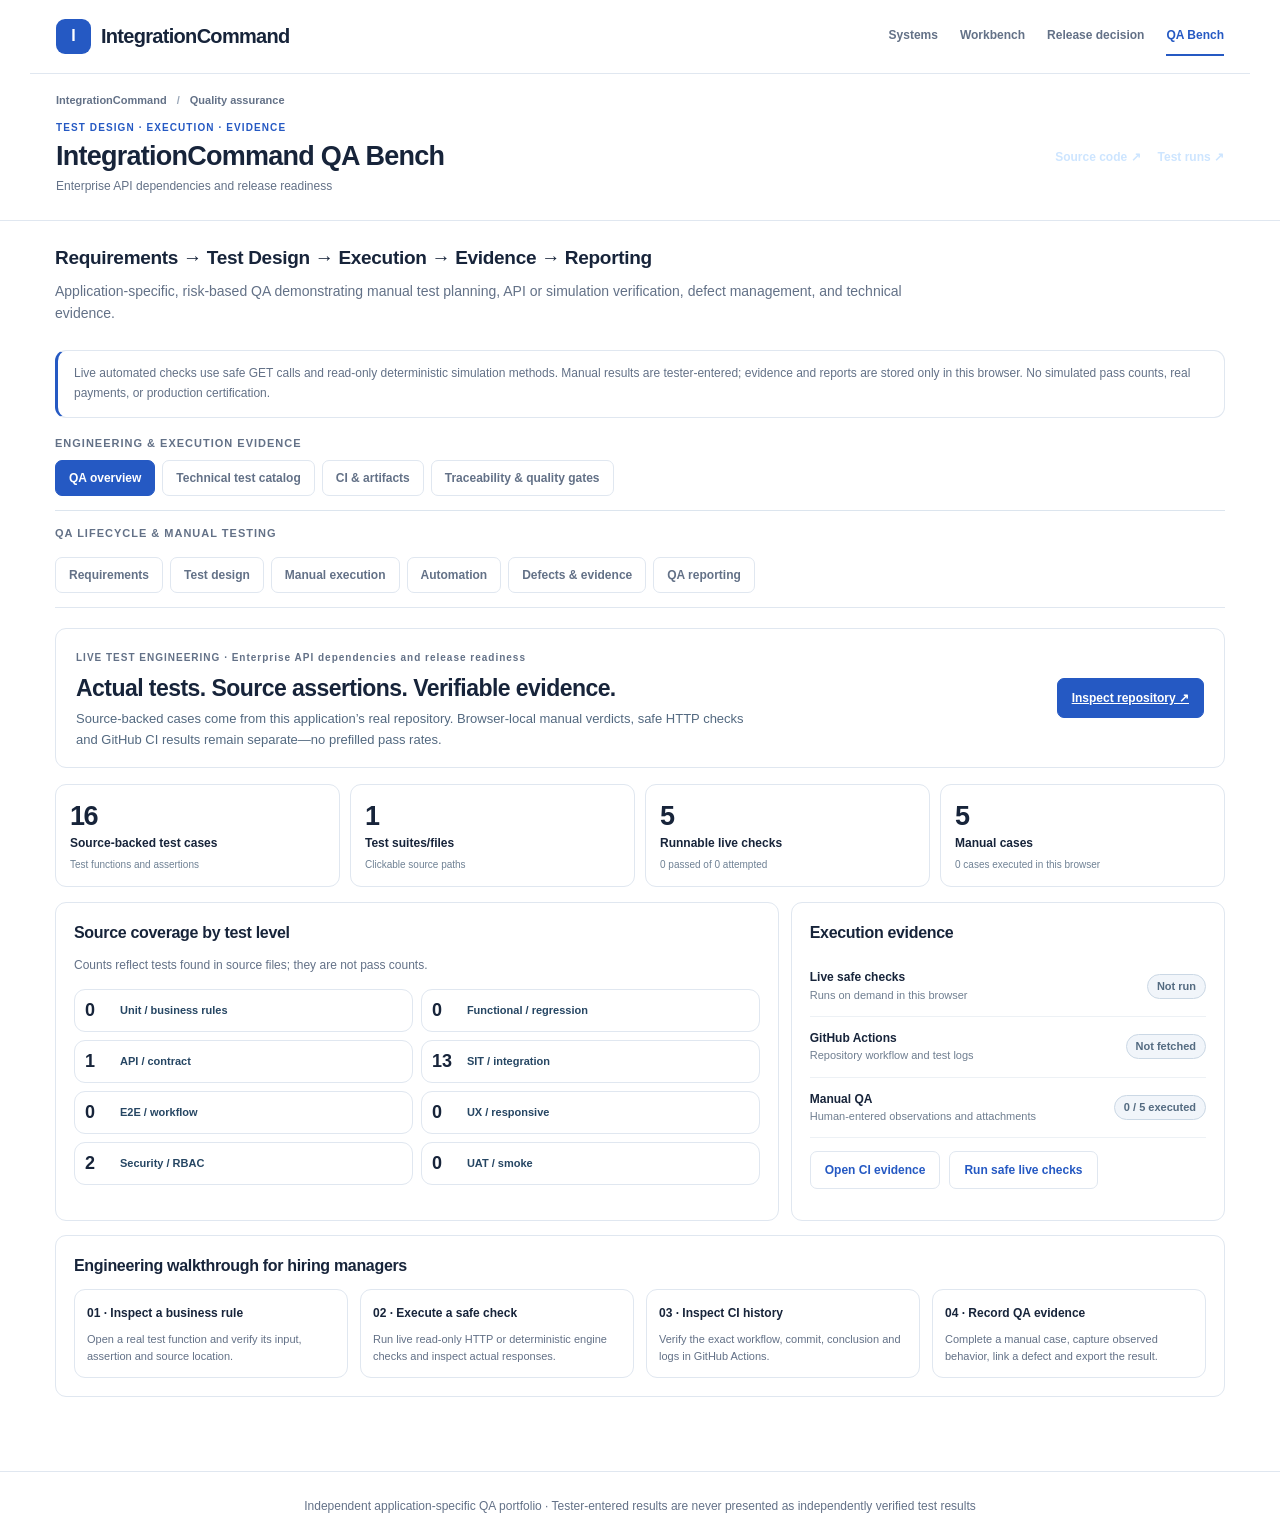
==== commit e88837bf: "Make QA Bench match existing IntegrationCommand website typography, layout and navigation" ====
--- a/IntegrationCommand/qa-bench.html
+++ b/IntegrationCommand/qa-bench.html
@@ -42,7 +42,55 @@
 @media(max-width:780px){.tech-layout{grid-template-columns:1fr}.tech-walkthrough{grid-template-columns:repeat(2,minmax(0,1fr))}.tech-stats{grid-template-columns:repeat(2,minmax(0,1fr))}}
 @media(max-width:540px){.qa-tab-group .tabs{display:flex;flex-wrap:nowrap;overflow-x:auto;overscroll-behavior-x:contain;scroll-snap-type:x proximity;padding-bottom:9px}.qa-tab-group .tabs button{flex:0 0 auto;scroll-snap-align:start}.tech-hero{display:block!important;padding:15px!important}.tech-hero .btn{margin-top:12px}.tech-cat-grid{grid-template-columns:1fr}.tech-walkthrough{grid-template-columns:1fr}.tech-ci-header{align-items:flex-start;flex-direction:column}.tech-source summary{flex-direction:column;align-items:flex-start}.tech-stats{gap:8px}.tech-stat{padding:11px}}
 
-</style></head><body><header><div class="crumb"><a id="app-link" href="/">← Back to application</a> · <a id="source-link" target="_blank" rel="noopener noreferrer" href="#">Source code</a> · <a id="ci-link" target="_blank" rel="noopener noreferrer" href="#">CI runs</a></div><h1 id="project-title">QA Engineering Workbench</h1><div id="project-sub" class="sub"></div></header>
+
+/* QA Bench themed to IntegrationCommand; existing test logic and content unchanged */
+:root{--ink:#17243a;--muted:#637187;--line:#e0e7f0;--blue:#2559c3;--bg:#fff;--paper:#fff;--qa-radius:11px}
+html,body{min-height:100%;overflow-x:clip}
+body{margin:0!important;background:#fff!important;color:#17243a!important;font:14px/1.55 -apple-system,BlinkMacSystemFont,"Segoe UI",Arial,sans-serif!important}
+a{color:#2559c3}
+.qa-site-header{background:#fff!important;color:#17243a!important;padding:0!important;border-bottom:1px solid #e0e7f0}
+.qa-site-bar{max-width:1220px;margin:0 auto;min-height:73px;padding:12px 26px;display:flex;align-items:center;justify-content:space-between;gap:20px}
+.qa-site-brand{display:flex;align-items:center;gap:10px;color:#17243a!important;text-decoration:none!important;white-space:nowrap;min-width:0}
+.qa-wordmark{font-size:20px;font-weight:800;letter-spacing:-.7px}
+.qa-brand-mark{display:grid;place-items:center;width:35px;height:35px;border-radius:9px;background:#2559c3;color:#fff;font-size:16px;font-weight:900;flex:0 0 35px}
+.qa-site-menu{display:flex;align-items:center;gap:22px;flex-wrap:wrap;color:#637187;font-size:12px;font-weight:700}
+.qa-site-menu a{color:inherit;text-decoration:none;padding:9px 0;border-bottom:2px solid transparent;white-space:nowrap}
+.qa-site-menu a:hover,.qa-site-menu a[aria-current=page]{color:#2559c3}
+.qa-site-menu a[aria-current=page]{border-color:#2559c3}
+.qa-section-head{max-width:1220px;margin:auto;padding:18px 26px 24px;border-top:1px solid #e0e7f0}
+.qa-breadcrumb{font-size:11px;color:#637187;font-weight:600;margin-bottom:11px}
+.qa-breadcrumb span{padding:0 7px;color:#9aa7b8}
+.qa-headings{display:flex;align-items:center;justify-content:space-between;gap:20px}
+.qa-headings h1{font-size:27px!important;font-weight:780;letter-spacing:-.75px;line-height:1.2;margin:4px 0 5px;color:#17243a}
+.qa-eyebrow{color:#2559c3;font-size:10px;font-weight:800;letter-spacing:1.1px}
+.qa-headings .sub{color:#637187;font-size:12px}
+.qa-source-links{display:flex;gap:17px;flex-wrap:wrap;font-size:12px;font-weight:650}
+.qa-source-links a{white-space:nowrap;text-decoration:none}
+.qa-site-notice{font-size:10px;letter-spacing:.5px;font-weight:750;text-align:center;padding:6px 12px;background:#162d53;color:#eef3fb}
+.qa-site-notice span{color:#bacce3;font-weight:400}
+.wrap{max-width:1220px;padding:22px 25px 60px}
+.intro{padding:0 0 12px}.intro h2{font-size:19px;letter-spacing:-.3px}
+.panel,.metric,.tech-stat{border-color:#e0e7f0!important;border-radius:11px!important;box-shadow:none!important;background:#fff!important}
+.note{background:#fff!important;border:1px solid #e0e7f0!important;border-left:3px solid #2559c3!important;color:#637187!important;border-radius:11px!important}
+.tech-workbench>.tech-hero{background:#fff!important;border:1px solid #e0e7f0!important;border-radius:11px!important;box-shadow:none!important;padding:17px 20px!important}
+.tech-hero h2{font-size:23px!important;letter-spacing:-.55px!important;line-height:1.25}
+.tech-kicker,.qa-tab-heading{color:#637187!important;letter-spacing:1px}
+.tech-stat strong,.tech-cat strong{color:#17243a!important}
+.tech-cat,.tech-walkthrough>div{background:#fff!important;border:1px solid #e0e7f0!important;border-radius:11px!important}
+.tech-tags>span,.tech-gate-metrics>span{background:#fff!important;color:#637187!important}
+.tabs button{background:#fff!important;color:#637187!important;border-color:#e0e7f0!important;border-radius:7px!important}
+.tabs button[aria-selected=true]{background:#2559c3!important;color:#fff!important;border-color:#2559c3!important}
+.btn{background:#2559c3!important;border-color:#2559c3!important;border-radius:7px!important}
+.btn.alt{background:#fff!important;color:#2559c3!important;border-color:#e0e7f0!important}
+input,select,textarea{border-color:#e0e7f0!important;border-radius:7px!important}
+table th{background:#fff!important;color:#637187!important}
+table td,table th{border-color:#e0e7f0!important}
+.tech-source pre{background:#1b2737;color:#eaf2fc}
+footer{border-color:#e0e7f0}
+@media(max-width:800px){.qa-site-bar{flex-wrap:wrap;gap:8px;padding:12px 16px}.qa-site-brand{flex:1 1 auto}.qa-site-menu{width:100%;flex-wrap:nowrap;gap:17px;overflow-x:auto;font-size:11px}.qa-section-head{padding:15px 17px}.qa-headings{flex-direction:column;align-items:flex-start;gap:10px}.wrap{padding:18px 14px 55px}.tech-hero h2{font-size:20px!important}}
+@media(max-width:480px){.qa-wordmark{font-size:17px}.qa-site-bar{min-height:60px}.qa-headings h1{font-size:23px!important}.qa-section-head{padding:14px}.qa-site-notice span{display:block}}
+
+</style></head><body><header class="qa-site-header"><div class="qa-site-bar"><a id="app-link" class="qa-site-brand" href="/"><span class="qa-brand-mark">I</span><span class="qa-wordmark">IntegrationCommand</span></a><nav class="qa-site-menu" aria-label="IntegrationCommand navigation"><a href="/#architecture">Systems</a><a href="/#workbench">Workbench</a><a href="/#decision">Release decision</a><a href="/qa-bench.html" aria-current="page">QA Bench</a></nav></div><div class="qa-section-head"><div class="qa-breadcrumb">IntegrationCommand <span>/</span> Quality assurance</div><div class="qa-headings"><div><div class="qa-eyebrow">TEST DESIGN · EXECUTION · EVIDENCE</div><h1 id="project-title">IntegrationCommand QA Bench</h1><div id="project-sub" class="sub"></div></div><div class="qa-source-links"><a id="source-link" href="#" target="_blank" rel="noopener noreferrer">Source code ↗</a><a id="ci-link" href="#" target="_blank" rel="noopener noreferrer">Test runs ↗</a></div></div></div></header>
 <main class="wrap"><div class="intro"><h2>Requirements → Test Design → Execution → Evidence → Reporting</h2><p>Application-specific, risk-based QA demonstrating manual test planning, API or simulation verification, defect management, and technical evidence.</p></div><div class="note">Live automated checks use safe GET calls and read-only deterministic simulation methods. Manual results are tester-entered; evidence and reports are stored only in this browser. No simulated pass counts, real payments, or production certification.</div><div class="qa-tab-group"><div class="qa-tab-heading">Engineering & execution evidence</div><div class="tabs qa-eng-tabs" role="tablist" aria-label="Engineering evidence sections"><button data-tab="engineering" aria-selected="true">QA overview</button><button data-tab="catalog" aria-selected="false">Technical test catalog</button><button data-tab="ci" aria-selected="false">CI & artifacts</button><button data-tab="gates" aria-selected="false">Traceability & quality gates</button></div></div><div class="qa-tab-heading">QA lifecycle & manual testing</div><div class="tabs" role="tablist" aria-label="QA lifecycle sections"><button data-tab="requirements" aria-selected="true">Requirements</button><button data-tab="cases" aria-selected="false">Test design</button><button data-tab="manual" aria-selected="false">Manual execution</button><button data-tab="automation" aria-selected="false">Automation</button><button data-tab="defects" aria-selected="false">Defects & evidence</button><button data-tab="report" aria-selected="false">QA reporting</button></div><div id="notice" role="status" aria-live="polite"></div><div id="app"></div></main><footer>Independent application-specific QA portfolio · Tester-entered results are never presented as independently verified test results</footer>
 <script id="qa-config" type="application/json">{"name":"IntegrationCommand","slug":"integrationcommand","domain":"Enterprise API dependencies and release readiness","url":"https://integrationcommand-1.onrender.com/","repository":"IntegrationCommand","sourceUrl":"https://github.com/sachintechpro/IntegrationCommand","sourceTestsUrl":"https://github.com/sachintechpro/IntegrationCommand/tree/main/IntegrationCommand/tests","ciUrl":"https://github.com/sachintechpro/IntegrationCommand/actions","requirements":[{"id":"IC-R01","title":"Integration issue severity and remediation","risk":"P0","acceptance":"API defects retain risk categorization, responsible vendor and remediation requirements.","clarify":"Which integration contracts are under vendor ownership?"},{"id":"IC-R02","title":"SIT, contract and security evidence","risk":"P0","acceptance":"Integration fixes require applicable test evidence rather than a status-only assertion.","clarify":"Which tests are mandatory for release acceptance?"},{"id":"IC-R03","title":"Vendor acceptance and change management","risk":"P0","acceptance":"Affected vendors must explicitly accept changes before readiness is considered complete.","clarify":"What constitutes independent vendor sign-off?"},{"id":"IC-R04","title":"Cutover feasibility, capacity and budget","risk":"P1","acceptance":"Projected effort, remaining capacity, release date and budget remain consistent with selected fixes.","clarify":"Which contingencies are approved for critical systems?"}],"cases":[{"id":"IC-T01","req":"IC-R01","title":"API token-audience mismatch risk","level":"Security / SIT","priority":"P0","pre":"Load baseline integration risks.","steps":"1. Open customer authentication integration.\n2. Review source/target, root cause and severity.\n3. Apply remediation and inspect residual risk.","expected":"Risk scoring and ownership reflect IAM token contract failure."},{"id":"IC-T02","req":"IC-R02","title":"Missing SIT evidence blocks verification","level":"Negative / release gate","priority":"P0","pre":"Integration fix selected.","steps":"1. Mark remediation action completed.\n2. Leave SIT/contract evidence absent.\n3. Inspect verification and release readiness.","expected":"An action alone cannot count as complete independent verification."},{"id":"IC-T03","req":"IC-R03","title":"Vendor acceptance required for critical flow","level":"E2E / governance","priority":"P0","pre":"Critical vendor integration selected.","steps":"1. Provide applicable test evidence.\n2. Leave vendor acceptance unchecked.\n3. Review assessment.\n4. Record acceptance and reassess.","expected":"Vendor acceptance gap remains visible until actual acceptance."},{"id":"IC-T04","req":"IC-R04","title":"Capacity constraint blocks unrealistic plan","level":"Boundary / effort","priority":"P1","pre":"Baseline capacity exists.","steps":"1. Select multiple remediation actions.\n2. Reduce available capacity.\n3. Check effort, projected weeks and blockers.","expected":"Resource overcommitment is flagged accurately."},{"id":"IC-T05","req":"IC-R04","title":"Release waiver does not override unresolved tests","level":"Negative / UAT","priority":"P0","pre":"Open blocker exists.","steps":"1. Request release waiver.\n2. Inspect release decision and blocker list.\n3. Compare with fully evidenced flow.","expected":"Waiver is informational; unverified critical gates remain protected."}],"automatic":[{"id":"IC-A01","title":"Live integration dashboard responds","kind":"http","path":"/","expectStatus":200,"contains":"IntegrationCommand","level":"Production smoke"},{"id":"IC-A02","title":"Integration engine source loads","kind":"http","path":"/engine.mjs","expectStatus":200,"contains":"export","level":"Asset integration"},{"id":"IC-A03","title":"Baseline release assessment is generated","kind":"esm","module":"./engine.mjs","fn":"evaluate","expectKey":"assessment","expectType":"string","level":"Release controls"},{"id":"IC-A04","title":"Unverified integrations counted","kind":"esm","module":"./engine.mjs","fn":"evaluate","expectKey":"unverifiedCount","expectType":"number","level":"SIT evidence"},{"id":"IC-A05","title":"Capacity gap calculated","kind":"esm","module":"./engine.mjs","fn":"evaluate","expectKey":"capacityRemaining","expectType":"number","level":"Risk-based calculations"}],"caveats":"IntegrationCommand is a portfolio simulation using fictional data. Live checks are safe and read-only; manual verdicts require actual execution and evidence.","technicalCases":[{"title":"baseline is red no-go, all six issues unverified","file":"IntegrationCommand/tests/engine.test.mjs","line":5,"excerpt":"assert.equal(x.assessment,'RED');assert.equal(x.release,'NO-GO');assert.equal(x.verifiedCount,0);assert.equal(x.items.length,6);});","category":"SIT / integration","framework":"Node.js test runner","sourceKind":"Test function","id":"SRC-001"},{"title":"critical issues are not cleared merely by selecting fix","file":"IntegrationCommand/tests/engine.test.mjs","line":6,"excerpt":"assert.equal(x.items.find(f=>f.id==='login').verified,false);assert.ok(x.criticalBlocked.includes('login'));});","category":"SIT / integration","framework":"Node.js test runner","sourceKind":"Test function","id":"SRC-002"},{"title":"fix requires required evidence and vendor acceptance","file":"IntegrationCommand/tests/engine.test.mjs","line":7,"excerpt":"assert.equal(evaluate(s).release,'NO-GO');s.evidence.payment=[...FLOWS.find(f=>f.id==='payment').tests];s.vendorAccepted.payment=false;assert.equal(evaluate(s).release,'NO-GO');s.vendorAccepted.payment=true;assert.equal(evaluate(s).release,'GO');});","category":"SIT / integration","framework":"Node.js test runner","sourceKind":"Test function","id":"SRC-003"},{"title":"all resolved scenario fits baseline budget, effort and time","file":"IntegrationCommand/tests/engine.test.mjs","line":8,"excerpt":"assert.equal(x.assessment,'GREEN');assert.equal(x.release,'GO');assert.equal(x.verifiedCount,6);assert.ok(x.effort\u003c=BASELINE.teamCapacityDays);assert.ok(x.cost\u003c=BASELINE.budgetRemaining);assert.ok(x.projectedWeeks\u003c=BASELINE.remainingWeeks);});","category":"SIT / integration","framework":"Node.js test runner","sourceKind":"Test function","id":"SRC-004"},{"title":"a temporary mitigation never counts as verified","file":"IntegrationCommand/tests/engine.test.mjs","line":9,"excerpt":"assert.equal(x.items.find(f=>f.id==='login').verified,false);assert.equal(x.release,'NO-GO');});","category":"SIT / integration","framework":"Node.js test runner","sourceKind":"Test function","id":"SRC-005"},{"title":"budget overrun blocks otherwise verified release","file":"IntegrationCommand/tests/engine.test.mjs","line":10,"excerpt":"assert.equal(x.release,'NO-GO');assert.equal(x.assessment,'RED');assert.ok(x.blockers.some(v=>v.includes('budget')));});","category":"Security / RBAC","framework":"Node.js test runner","sourceKind":"Test function","id":"SRC-006"},{"title":"capacity overrun blocks otherwise verified release","file":"IntegrationCommand/tests/engine.test.mjs","line":11,"excerpt":"assert.equal(evaluate(s).release,'NO-GO');});","category":"Security / RBAC","framework":"Node.js test runner","sourceKind":"Test function","id":"SRC-007"},{"title":"schedule window must allow modeled remediation and regression","file":"IntegrationCommand/tests/engine.test.mjs","line":12,"excerpt":"assert.equal(evaluate(s).release,'NO-GO');});","category":"SIT / integration","framework":"Node.js test runner","sourceKind":"Test function","id":"SRC-008"},{"title":"waiver never bypasses missing critical evidence","file":"IntegrationCommand/tests/engine.test.mjs","line":13,"excerpt":"assert.equal(x.release,'NO-GO');assert.equal(x.waiverRequested,true);});","category":"SIT / integration","framework":"Node.js test runner","sourceKind":"Test function","id":"SRC-009"},{"title":"missing optional integration creates amber but no go","file":"IntegrationCommand/tests/engine.test.mjs","line":14,"excerpt":"assert.equal(x.assessment,'AMBER');assert.equal(x.release,'NO-GO');});","category":"SIT / integration","framework":"Node.js test runner","sourceKind":"Test function","id":"SRC-010"},{"title":"rationales persist in evaluation output","file":"IntegrationCommand/tests/engine.test.mjs","line":15,"excerpt":"assert.equal(evaluate(s).items.find(f=>f.id==='login').rationale,s.rationales.login);});","category":"SIT / integration","framework":"Node.js test runner","sourceKind":"Test function","id":"SRC-011"},{"title":"model is pure and does not modify input","file":"IntegrationCommand/tests/engine.test.mjs","line":16,"excerpt":"assert.equal(JSON.stringify(s),snapshot);});","category":"SIT / integration","framework":"Node.js test runner","sourceKind":"Test function","id":"SRC-012"},{"title":"invalid action rejected","file":"IntegrationCommand/tests/engine.test.mjs","line":17,"excerpt":"assert.throws(()=>evaluate(s));});","category":"SIT / integration","framework":"Node.js test runner","sourceKind":"Test function","id":"SRC-013"},{"title":"unknown evidence rejected","file":"IntegrationCommand/tests/engine.test.mjs","line":18,"excerpt":"assert.throws(()=>evaluate(s));});","category":"SIT / integration","framework":"Node.js test runner","sourceKind":"Test function","id":"SRC-014"},{"title":"invalid budget rejected","file":"IntegrationCommand/tests/engine.test.mjs","line":19,"excerpt":"assert.throws(()=>evaluate(s));});","category":"SIT / integration","framework":"Node.js test runner","sourceKind":"Test function","id":"SRC-015"},{"title":"all action combinations maintain bounded risk and valid release status","file":"IntegrationCommand/tests/engine.test.mjs","line":20,"excerpt":"assert.ok(x.riskPoints>=0);assert.ok(['RED','AMBER','GREEN'].includes(x.assessment));assert.ok(['GO','NO-GO'].includes(x.release));if(x.release==='GO')assert.equal(x.verifiedCount,6);}});","category":"API / contract","framework":"Node.js test runner","sourceKind":"Test function","id":"SRC-016"}],"suites":[{"file":"IntegrationCommand/tests/engine.test.mjs","framework":"Node.js test runner","testCount":16,"category":"SIT / integration","error":null}],"workflows":[{"path":".github/workflows/engine-tests.yml","name":"IntegrationCommand Business Rules and Scenario Tests","description":"Executes integration evidence and release-gate combinations"},{"path":".github/workflows/qa-bench.yml","name":"Application QA Bench Validation","description":"Validates QA Bench coverage declarations"}],"technicalCatalogGeneratedAt":"2026-11-13"}</script><script>
 (() => {
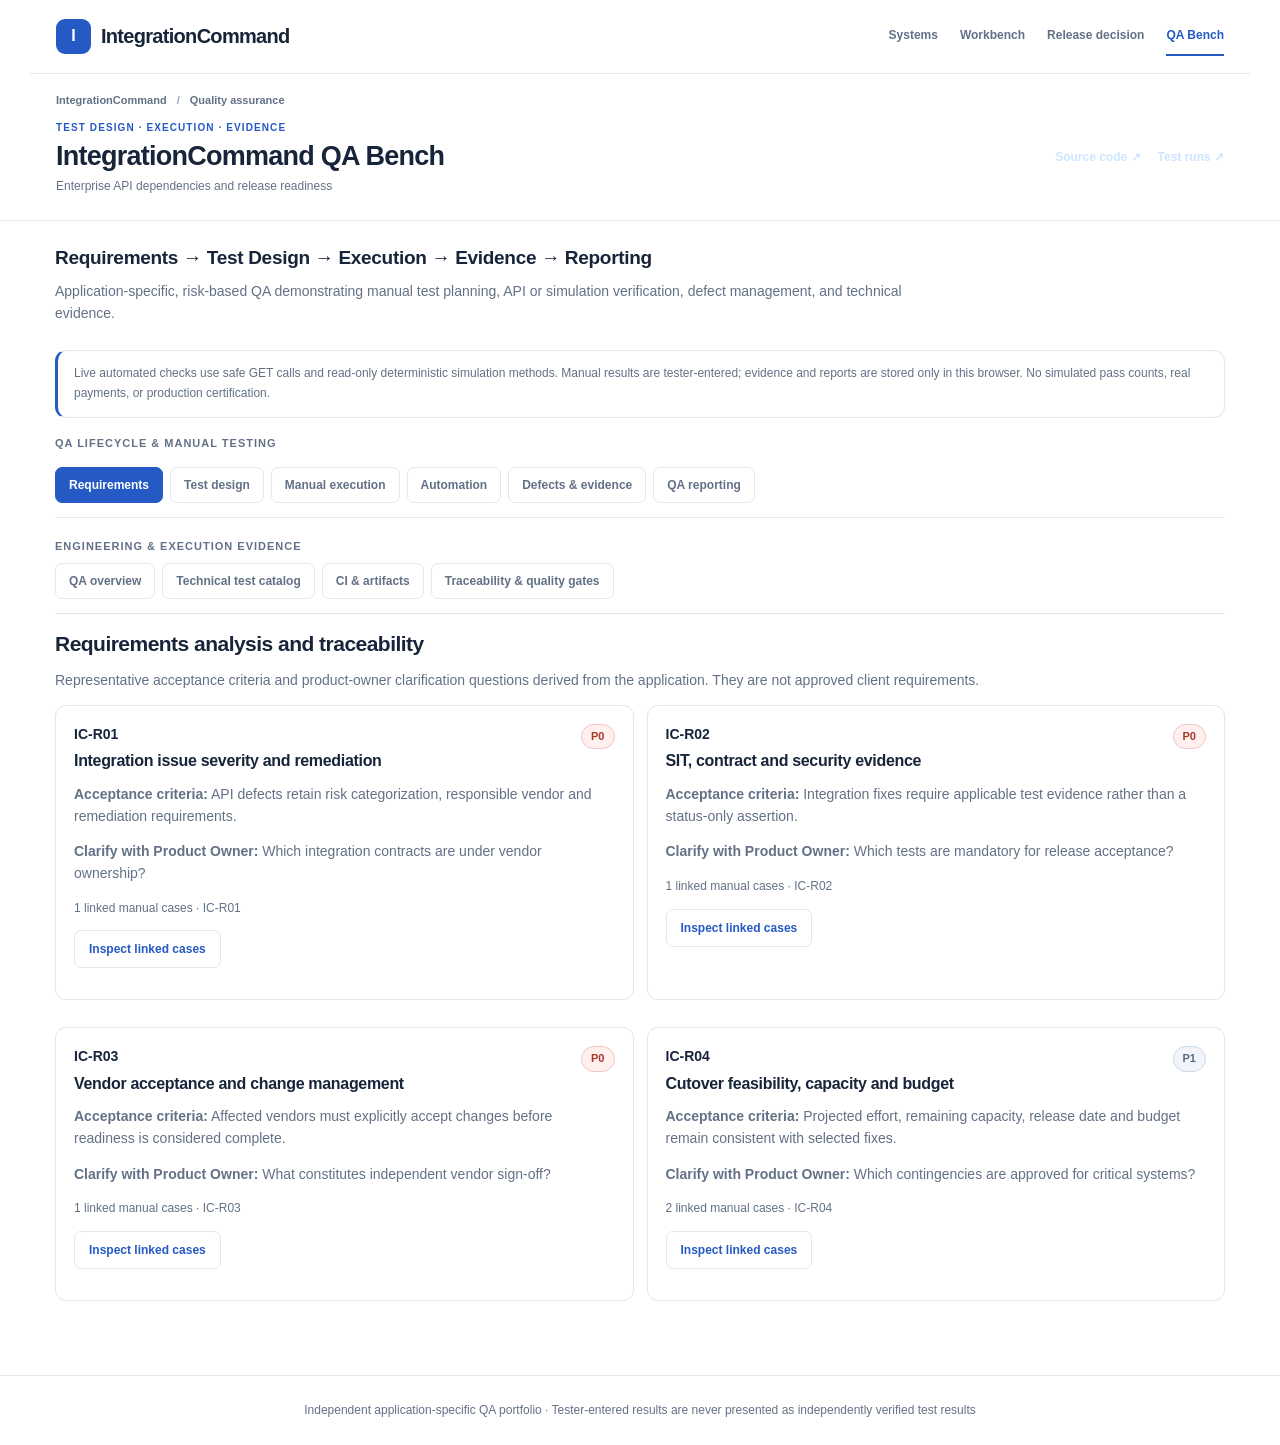
==== commit d982535d: "Preserve QA lifecycle as default and move added technical evidence tabs below original process" ====
--- a/IntegrationCommand/qa-bench.html
+++ b/IntegrationCommand/qa-bench.html
@@ -91,14 +91,14 @@
 @media(max-width:480px){.qa-wordmark{font-size:17px}.qa-site-bar{min-height:60px}.qa-headings h1{font-size:23px!important}.qa-section-head{padding:14px}.qa-site-notice span{display:block}}
 
 </style></head><body><header class="qa-site-header"><div class="qa-site-bar"><a id="app-link" class="qa-site-brand" href="/"><span class="qa-brand-mark">I</span><span class="qa-wordmark">IntegrationCommand</span></a><nav class="qa-site-menu" aria-label="IntegrationCommand navigation"><a href="/#architecture">Systems</a><a href="/#workbench">Workbench</a><a href="/#decision">Release decision</a><a href="/qa-bench.html" aria-current="page">QA Bench</a></nav></div><div class="qa-section-head"><div class="qa-breadcrumb">IntegrationCommand <span>/</span> Quality assurance</div><div class="qa-headings"><div><div class="qa-eyebrow">TEST DESIGN · EXECUTION · EVIDENCE</div><h1 id="project-title">IntegrationCommand QA Bench</h1><div id="project-sub" class="sub"></div></div><div class="qa-source-links"><a id="source-link" href="#" target="_blank" rel="noopener noreferrer">Source code ↗</a><a id="ci-link" href="#" target="_blank" rel="noopener noreferrer">Test runs ↗</a></div></div></div></header>
-<main class="wrap"><div class="intro"><h2>Requirements → Test Design → Execution → Evidence → Reporting</h2><p>Application-specific, risk-based QA demonstrating manual test planning, API or simulation verification, defect management, and technical evidence.</p></div><div class="note">Live automated checks use safe GET calls and read-only deterministic simulation methods. Manual results are tester-entered; evidence and reports are stored only in this browser. No simulated pass counts, real payments, or production certification.</div><div class="qa-tab-group"><div class="qa-tab-heading">Engineering & execution evidence</div><div class="tabs qa-eng-tabs" role="tablist" aria-label="Engineering evidence sections"><button data-tab="engineering" aria-selected="true">QA overview</button><button data-tab="catalog" aria-selected="false">Technical test catalog</button><button data-tab="ci" aria-selected="false">CI & artifacts</button><button data-tab="gates" aria-selected="false">Traceability & quality gates</button></div></div><div class="qa-tab-heading">QA lifecycle & manual testing</div><div class="tabs" role="tablist" aria-label="QA lifecycle sections"><button data-tab="requirements" aria-selected="true">Requirements</button><button data-tab="cases" aria-selected="false">Test design</button><button data-tab="manual" aria-selected="false">Manual execution</button><button data-tab="automation" aria-selected="false">Automation</button><button data-tab="defects" aria-selected="false">Defects & evidence</button><button data-tab="report" aria-selected="false">QA reporting</button></div><div id="notice" role="status" aria-live="polite"></div><div id="app"></div></main><footer>Independent application-specific QA portfolio · Tester-entered results are never presented as independently verified test results</footer>
+<main class="wrap"><div class="intro"><h2>Requirements → Test Design → Execution → Evidence → Reporting</h2><p>Application-specific, risk-based QA demonstrating manual test planning, API or simulation verification, defect management, and technical evidence.</p></div><div class="note">Live automated checks use safe GET calls and read-only deterministic simulation methods. Manual results are tester-entered; evidence and reports are stored only in this browser. No simulated pass counts, real payments, or production certification.</div><div class="qa-tab-heading">QA lifecycle & manual testing</div><div class="tabs" role="tablist" aria-label="QA lifecycle sections"><button data-tab="requirements" aria-selected="true">Requirements</button><button data-tab="cases" aria-selected="false">Test design</button><button data-tab="manual" aria-selected="false">Manual execution</button><button data-tab="automation" aria-selected="false">Automation</button><button data-tab="defects" aria-selected="false">Defects & evidence</button><button data-tab="report" aria-selected="false">QA reporting</button></div><div class="qa-tab-group"><div class="qa-tab-heading">Engineering & execution evidence</div><div class="tabs qa-eng-tabs" role="tablist" aria-label="Engineering evidence sections"><button data-tab="engineering" aria-selected="false">QA overview</button><button data-tab="catalog" aria-selected="false">Technical test catalog</button><button data-tab="ci" aria-selected="false">CI & artifacts</button><button data-tab="gates" aria-selected="false">Traceability & quality gates</button></div></div><div id="notice" role="status" aria-live="polite"></div><div id="app"></div></main><footer>Independent application-specific QA portfolio · Tester-entered results are never presented as independently verified test results</footer>
 <script id="qa-config" type="application/json">{"name":"IntegrationCommand","slug":"integrationcommand","domain":"Enterprise API dependencies and release readiness","url":"https://integrationcommand-1.onrender.com/","repository":"IntegrationCommand","sourceUrl":"https://github.com/sachintechpro/IntegrationCommand","sourceTestsUrl":"https://github.com/sachintechpro/IntegrationCommand/tree/main/IntegrationCommand/tests","ciUrl":"https://github.com/sachintechpro/IntegrationCommand/actions","requirements":[{"id":"IC-R01","title":"Integration issue severity and remediation","risk":"P0","acceptance":"API defects retain risk categorization, responsible vendor and remediation requirements.","clarify":"Which integration contracts are under vendor ownership?"},{"id":"IC-R02","title":"SIT, contract and security evidence","risk":"P0","acceptance":"Integration fixes require applicable test evidence rather than a status-only assertion.","clarify":"Which tests are mandatory for release acceptance?"},{"id":"IC-R03","title":"Vendor acceptance and change management","risk":"P0","acceptance":"Affected vendors must explicitly accept changes before readiness is considered complete.","clarify":"What constitutes independent vendor sign-off?"},{"id":"IC-R04","title":"Cutover feasibility, capacity and budget","risk":"P1","acceptance":"Projected effort, remaining capacity, release date and budget remain consistent with selected fixes.","clarify":"Which contingencies are approved for critical systems?"}],"cases":[{"id":"IC-T01","req":"IC-R01","title":"API token-audience mismatch risk","level":"Security / SIT","priority":"P0","pre":"Load baseline integration risks.","steps":"1. Open customer authentication integration.\n2. Review source/target, root cause and severity.\n3. Apply remediation and inspect residual risk.","expected":"Risk scoring and ownership reflect IAM token contract failure."},{"id":"IC-T02","req":"IC-R02","title":"Missing SIT evidence blocks verification","level":"Negative / release gate","priority":"P0","pre":"Integration fix selected.","steps":"1. Mark remediation action completed.\n2. Leave SIT/contract evidence absent.\n3. Inspect verification and release readiness.","expected":"An action alone cannot count as complete independent verification."},{"id":"IC-T03","req":"IC-R03","title":"Vendor acceptance required for critical flow","level":"E2E / governance","priority":"P0","pre":"Critical vendor integration selected.","steps":"1. Provide applicable test evidence.\n2. Leave vendor acceptance unchecked.\n3. Review assessment.\n4. Record acceptance and reassess.","expected":"Vendor acceptance gap remains visible until actual acceptance."},{"id":"IC-T04","req":"IC-R04","title":"Capacity constraint blocks unrealistic plan","level":"Boundary / effort","priority":"P1","pre":"Baseline capacity exists.","steps":"1. Select multiple remediation actions.\n2. Reduce available capacity.\n3. Check effort, projected weeks and blockers.","expected":"Resource overcommitment is flagged accurately."},{"id":"IC-T05","req":"IC-R04","title":"Release waiver does not override unresolved tests","level":"Negative / UAT","priority":"P0","pre":"Open blocker exists.","steps":"1. Request release waiver.\n2. Inspect release decision and blocker list.\n3. Compare with fully evidenced flow.","expected":"Waiver is informational; unverified critical gates remain protected."}],"automatic":[{"id":"IC-A01","title":"Live integration dashboard responds","kind":"http","path":"/","expectStatus":200,"contains":"IntegrationCommand","level":"Production smoke"},{"id":"IC-A02","title":"Integration engine source loads","kind":"http","path":"/engine.mjs","expectStatus":200,"contains":"export","level":"Asset integration"},{"id":"IC-A03","title":"Baseline release assessment is generated","kind":"esm","module":"./engine.mjs","fn":"evaluate","expectKey":"assessment","expectType":"string","level":"Release controls"},{"id":"IC-A04","title":"Unverified integrations counted","kind":"esm","module":"./engine.mjs","fn":"evaluate","expectKey":"unverifiedCount","expectType":"number","level":"SIT evidence"},{"id":"IC-A05","title":"Capacity gap calculated","kind":"esm","module":"./engine.mjs","fn":"evaluate","expectKey":"capacityRemaining","expectType":"number","level":"Risk-based calculations"}],"caveats":"IntegrationCommand is a portfolio simulation using fictional data. Live checks are safe and read-only; manual verdicts require actual execution and evidence.","technicalCases":[{"title":"baseline is red no-go, all six issues unverified","file":"IntegrationCommand/tests/engine.test.mjs","line":5,"excerpt":"assert.equal(x.assessment,'RED');assert.equal(x.release,'NO-GO');assert.equal(x.verifiedCount,0);assert.equal(x.items.length,6);});","category":"SIT / integration","framework":"Node.js test runner","sourceKind":"Test function","id":"SRC-001"},{"title":"critical issues are not cleared merely by selecting fix","file":"IntegrationCommand/tests/engine.test.mjs","line":6,"excerpt":"assert.equal(x.items.find(f=>f.id==='login').verified,false);assert.ok(x.criticalBlocked.includes('login'));});","category":"SIT / integration","framework":"Node.js test runner","sourceKind":"Test function","id":"SRC-002"},{"title":"fix requires required evidence and vendor acceptance","file":"IntegrationCommand/tests/engine.test.mjs","line":7,"excerpt":"assert.equal(evaluate(s).release,'NO-GO');s.evidence.payment=[...FLOWS.find(f=>f.id==='payment').tests];s.vendorAccepted.payment=false;assert.equal(evaluate(s).release,'NO-GO');s.vendorAccepted.payment=true;assert.equal(evaluate(s).release,'GO');});","category":"SIT / integration","framework":"Node.js test runner","sourceKind":"Test function","id":"SRC-003"},{"title":"all resolved scenario fits baseline budget, effort and time","file":"IntegrationCommand/tests/engine.test.mjs","line":8,"excerpt":"assert.equal(x.assessment,'GREEN');assert.equal(x.release,'GO');assert.equal(x.verifiedCount,6);assert.ok(x.effort\u003c=BASELINE.teamCapacityDays);assert.ok(x.cost\u003c=BASELINE.budgetRemaining);assert.ok(x.projectedWeeks\u003c=BASELINE.remainingWeeks);});","category":"SIT / integration","framework":"Node.js test runner","sourceKind":"Test function","id":"SRC-004"},{"title":"a temporary mitigation never counts as verified","file":"IntegrationCommand/tests/engine.test.mjs","line":9,"excerpt":"assert.equal(x.items.find(f=>f.id==='login').verified,false);assert.equal(x.release,'NO-GO');});","category":"SIT / integration","framework":"Node.js test runner","sourceKind":"Test function","id":"SRC-005"},{"title":"budget overrun blocks otherwise verified release","file":"IntegrationCommand/tests/engine.test.mjs","line":10,"excerpt":"assert.equal(x.release,'NO-GO');assert.equal(x.assessment,'RED');assert.ok(x.blockers.some(v=>v.includes('budget')));});","category":"Security / RBAC","framework":"Node.js test runner","sourceKind":"Test function","id":"SRC-006"},{"title":"capacity overrun blocks otherwise verified release","file":"IntegrationCommand/tests/engine.test.mjs","line":11,"excerpt":"assert.equal(evaluate(s).release,'NO-GO');});","category":"Security / RBAC","framework":"Node.js test runner","sourceKind":"Test function","id":"SRC-007"},{"title":"schedule window must allow modeled remediation and regression","file":"IntegrationCommand/tests/engine.test.mjs","line":12,"excerpt":"assert.equal(evaluate(s).release,'NO-GO');});","category":"SIT / integration","framework":"Node.js test runner","sourceKind":"Test function","id":"SRC-008"},{"title":"waiver never bypasses missing critical evidence","file":"IntegrationCommand/tests/engine.test.mjs","line":13,"excerpt":"assert.equal(x.release,'NO-GO');assert.equal(x.waiverRequested,true);});","category":"SIT / integration","framework":"Node.js test runner","sourceKind":"Test function","id":"SRC-009"},{"title":"missing optional integration creates amber but no go","file":"IntegrationCommand/tests/engine.test.mjs","line":14,"excerpt":"assert.equal(x.assessment,'AMBER');assert.equal(x.release,'NO-GO');});","category":"SIT / integration","framework":"Node.js test runner","sourceKind":"Test function","id":"SRC-010"},{"title":"rationales persist in evaluation output","file":"IntegrationCommand/tests/engine.test.mjs","line":15,"excerpt":"assert.equal(evaluate(s).items.find(f=>f.id==='login').rationale,s.rationales.login);});","category":"SIT / integration","framework":"Node.js test runner","sourceKind":"Test function","id":"SRC-011"},{"title":"model is pure and does not modify input","file":"IntegrationCommand/tests/engine.test.mjs","line":16,"excerpt":"assert.equal(JSON.stringify(s),snapshot);});","category":"SIT / integration","framework":"Node.js test runner","sourceKind":"Test function","id":"SRC-012"},{"title":"invalid action rejected","file":"IntegrationCommand/tests/engine.test.mjs","line":17,"excerpt":"assert.throws(()=>evaluate(s));});","category":"SIT / integration","framework":"Node.js test runner","sourceKind":"Test function","id":"SRC-013"},{"title":"unknown evidence rejected","file":"IntegrationCommand/tests/engine.test.mjs","line":18,"excerpt":"assert.throws(()=>evaluate(s));});","category":"SIT / integration","framework":"Node.js test runner","sourceKind":"Test function","id":"SRC-014"},{"title":"invalid budget rejected","file":"IntegrationCommand/tests/engine.test.mjs","line":19,"excerpt":"assert.throws(()=>evaluate(s));});","category":"SIT / integration","framework":"Node.js test runner","sourceKind":"Test function","id":"SRC-015"},{"title":"all action combinations maintain bounded risk and valid release status","file":"IntegrationCommand/tests/engine.test.mjs","line":20,"excerpt":"assert.ok(x.riskPoints>=0);assert.ok(['RED','AMBER','GREEN'].includes(x.assessment));assert.ok(['GO','NO-GO'].includes(x.release));if(x.release==='GO')assert.equal(x.verifiedCount,6);}});","category":"API / contract","framework":"Node.js test runner","sourceKind":"Test function","id":"SRC-016"}],"suites":[{"file":"IntegrationCommand/tests/engine.test.mjs","framework":"Node.js test runner","testCount":16,"category":"SIT / integration","error":null}],"workflows":[{"path":".github/workflows/engine-tests.yml","name":"IntegrationCommand Business Rules and Scenario Tests","description":"Executes integration evidence and release-gate combinations"},{"path":".github/workflows/qa-bench.yml","name":"Application QA Bench Validation","description":"Validates QA Bench coverage declarations"}],"technicalCatalogGeneratedAt":"2026-11-13"}</script><script>
 (() => {
 'use strict';
 const C=JSON.parse(document.getElementById('qa-config').textContent);
 const KEY='qa-bench:'+C.slug+':v1';let state={executions:[],defects:[],evidence:[],customCases:[],auto:{}};
 try{const p=JSON.parse(localStorage.getItem(KEY)||'{}');if(p&&typeof p==='object'){for(const k of Object.keys(state))if(p[k]&& (Array.isArray(state[k])?Array.isArray(p[k]):typeof p[k]==='object'))state[k]=p[k];}}catch{}
-let tab='engineering',selected=(C.cases[0]||{}).id||'',showCase='',running=false;
+let tab='requirements',selected=(C.cases[0]||{}).id||'',showCase='',running=false;
 const esc=s=>String(s==null?'':s).replace(/[&<>"']/g,ch=>({'&':'&amp;','<':'&lt;','>':'&gt;','"':'&quot;','\'':'&#39;'}[ch]));
 const fmt=x=>esc(JSON.stringify(x,null,2));const cases=()=>[...C.cases,...state.customCases];
 const latest=id=>state.executions.find(x=>x.caseId===id);
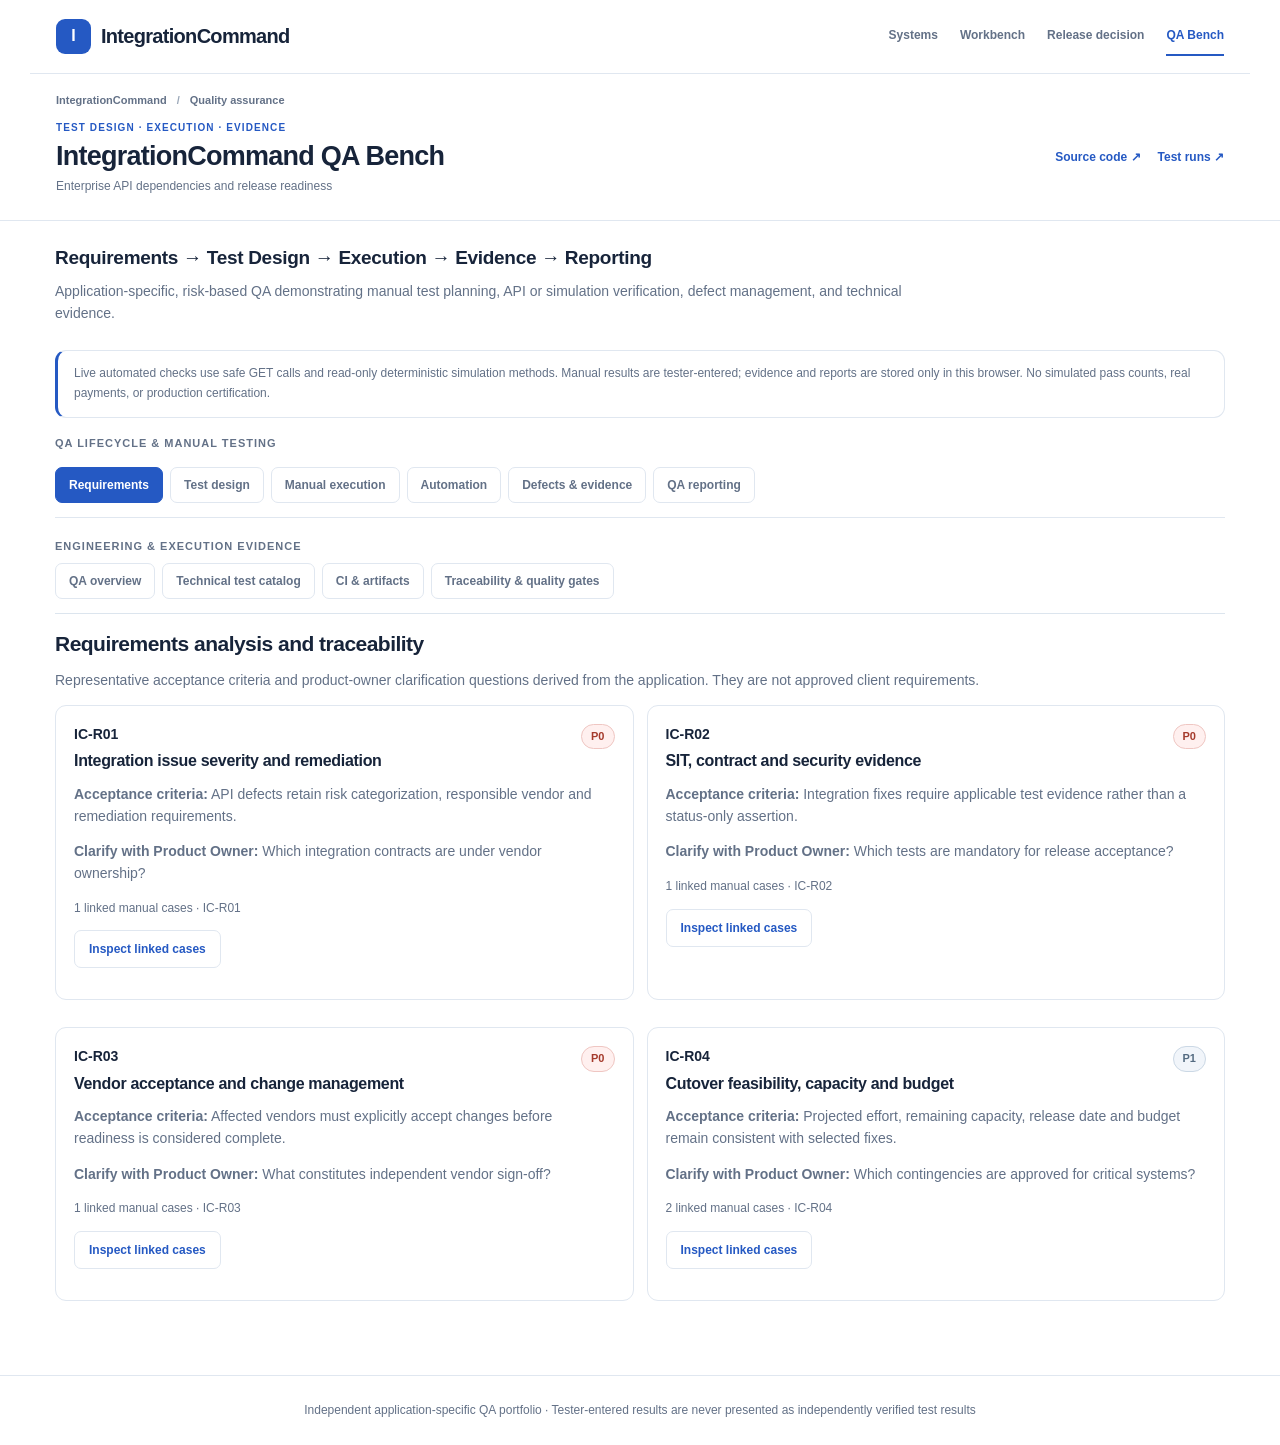
==== commit 607440fa: "Fix mobile QA tab clipping and restore readable site-matched source/CI links" ====
--- a/IntegrationCommand/qa-bench.html
+++ b/IntegrationCommand/qa-bench.html
@@ -90,6 +90,14 @@
 @media(max-width:800px){.qa-site-bar{flex-wrap:wrap;gap:8px;padding:12px 16px}.qa-site-brand{flex:1 1 auto}.qa-site-menu{width:100%;flex-wrap:nowrap;gap:17px;overflow-x:auto;font-size:11px}.qa-section-head{padding:15px 17px}.qa-headings{flex-direction:column;align-items:flex-start;gap:10px}.wrap{padding:18px 14px 55px}.tech-hero h2{font-size:20px!important}}
 @media(max-width:480px){.qa-wordmark{font-size:17px}.qa-site-bar{min-height:60px}.qa-headings h1{font-size:23px!important}.qa-section-head{padding:14px}.qa-site-notice span{display:block}}
 
+
+/* Final site-matched mobile navigation and link contrast adjustments */
+.qa-site-header .qa-source-links a{color:var(--blue)!important}
+.qa-site-header .qa-source-links a:hover{text-decoration:underline}
+@media(max-width:540px){
+  .qa-tab-group .tabs{display:grid!important;grid-template-columns:repeat(2,minmax(0,1fr))!important;gap:7px!important;overflow:visible!important;scroll-snap-type:none!important}
+  .qa-tab-group .tabs button{flex:initial!important;min-width:0!important;white-space:normal!important;line-height:1.25!important;min-height:42px!important;padding:8px 7px!important;text-align:center!important}
+}
 </style></head><body><header class="qa-site-header"><div class="qa-site-bar"><a id="app-link" class="qa-site-brand" href="/"><span class="qa-brand-mark">I</span><span class="qa-wordmark">IntegrationCommand</span></a><nav class="qa-site-menu" aria-label="IntegrationCommand navigation"><a href="/#architecture">Systems</a><a href="/#workbench">Workbench</a><a href="/#decision">Release decision</a><a href="/qa-bench.html" aria-current="page">QA Bench</a></nav></div><div class="qa-section-head"><div class="qa-breadcrumb">IntegrationCommand <span>/</span> Quality assurance</div><div class="qa-headings"><div><div class="qa-eyebrow">TEST DESIGN · EXECUTION · EVIDENCE</div><h1 id="project-title">IntegrationCommand QA Bench</h1><div id="project-sub" class="sub"></div></div><div class="qa-source-links"><a id="source-link" href="#" target="_blank" rel="noopener noreferrer">Source code ↗</a><a id="ci-link" href="#" target="_blank" rel="noopener noreferrer">Test runs ↗</a></div></div></div></header>
 <main class="wrap"><div class="intro"><h2>Requirements → Test Design → Execution → Evidence → Reporting</h2><p>Application-specific, risk-based QA demonstrating manual test planning, API or simulation verification, defect management, and technical evidence.</p></div><div class="note">Live automated checks use safe GET calls and read-only deterministic simulation methods. Manual results are tester-entered; evidence and reports are stored only in this browser. No simulated pass counts, real payments, or production certification.</div><div class="qa-tab-heading">QA lifecycle & manual testing</div><div class="tabs" role="tablist" aria-label="QA lifecycle sections"><button data-tab="requirements" aria-selected="true">Requirements</button><button data-tab="cases" aria-selected="false">Test design</button><button data-tab="manual" aria-selected="false">Manual execution</button><button data-tab="automation" aria-selected="false">Automation</button><button data-tab="defects" aria-selected="false">Defects & evidence</button><button data-tab="report" aria-selected="false">QA reporting</button></div><div class="qa-tab-group"><div class="qa-tab-heading">Engineering & execution evidence</div><div class="tabs qa-eng-tabs" role="tablist" aria-label="Engineering evidence sections"><button data-tab="engineering" aria-selected="false">QA overview</button><button data-tab="catalog" aria-selected="false">Technical test catalog</button><button data-tab="ci" aria-selected="false">CI & artifacts</button><button data-tab="gates" aria-selected="false">Traceability & quality gates</button></div></div><div id="notice" role="status" aria-live="polite"></div><div id="app"></div></main><footer>Independent application-specific QA portfolio · Tester-entered results are never presented as independently verified test results</footer>
 <script id="qa-config" type="application/json">{"name":"IntegrationCommand","slug":"integrationcommand","domain":"Enterprise API dependencies and release readiness","url":"https://integrationcommand-1.onrender.com/","repository":"IntegrationCommand","sourceUrl":"https://github.com/sachintechpro/IntegrationCommand","sourceTestsUrl":"https://github.com/sachintechpro/IntegrationCommand/tree/main/IntegrationCommand/tests","ciUrl":"https://github.com/sachintechpro/IntegrationCommand/actions","requirements":[{"id":"IC-R01","title":"Integration issue severity and remediation","risk":"P0","acceptance":"API defects retain risk categorization, responsible vendor and remediation requirements.","clarify":"Which integration contracts are under vendor ownership?"},{"id":"IC-R02","title":"SIT, contract and security evidence","risk":"P0","acceptance":"Integration fixes require applicable test evidence rather than a status-only assertion.","clarify":"Which tests are mandatory for release acceptance?"},{"id":"IC-R03","title":"Vendor acceptance and change management","risk":"P0","acceptance":"Affected vendors must explicitly accept changes before readiness is considered complete.","clarify":"What constitutes independent vendor sign-off?"},{"id":"IC-R04","title":"Cutover feasibility, capacity and budget","risk":"P1","acceptance":"Projected effort, remaining capacity, release date and budget remain consistent with selected fixes.","clarify":"Which contingencies are approved for critical systems?"}],"cases":[{"id":"IC-T01","req":"IC-R01","title":"API token-audience mismatch risk","level":"Security / SIT","priority":"P0","pre":"Load baseline integration risks.","steps":"1. Open customer authentication integration.\n2. Review source/target, root cause and severity.\n3. Apply remediation and inspect residual risk.","expected":"Risk scoring and ownership reflect IAM token contract failure."},{"id":"IC-T02","req":"IC-R02","title":"Missing SIT evidence blocks verification","level":"Negative / release gate","priority":"P0","pre":"Integration fix selected.","steps":"1. Mark remediation action completed.\n2. Leave SIT/contract evidence absent.\n3. Inspect verification and release readiness.","expected":"An action alone cannot count as complete independent verification."},{"id":"IC-T03","req":"IC-R03","title":"Vendor acceptance required for critical flow","level":"E2E / governance","priority":"P0","pre":"Critical vendor integration selected.","steps":"1. Provide applicable test evidence.\n2. Leave vendor acceptance unchecked.\n3. Review assessment.\n4. Record acceptance and reassess.","expected":"Vendor acceptance gap remains visible until actual acceptance."},{"id":"IC-T04","req":"IC-R04","title":"Capacity constraint blocks unrealistic plan","level":"Boundary / effort","priority":"P1","pre":"Baseline capacity exists.","steps":"1. Select multiple remediation actions.\n2. Reduce available capacity.\n3. Check effort, projected weeks and blockers.","expected":"Resource overcommitment is flagged accurately."},{"id":"IC-T05","req":"IC-R04","title":"Release waiver does not override unresolved tests","level":"Negative / UAT","priority":"P0","pre":"Open blocker exists.","steps":"1. Request release waiver.\n2. Inspect release decision and blocker list.\n3. Compare with fully evidenced flow.","expected":"Waiver is informational; unverified critical gates remain protected."}],"automatic":[{"id":"IC-A01","title":"Live integration dashboard responds","kind":"http","path":"/","expectStatus":200,"contains":"IntegrationCommand","level":"Production smoke"},{"id":"IC-A02","title":"Integration engine source loads","kind":"http","path":"/engine.mjs","expectStatus":200,"contains":"export","level":"Asset integration"},{"id":"IC-A03","title":"Baseline release assessment is generated","kind":"esm","module":"./engine.mjs","fn":"evaluate","expectKey":"assessment","expectType":"string","level":"Release controls"},{"id":"IC-A04","title":"Unverified integrations counted","kind":"esm","module":"./engine.mjs","fn":"evaluate","expectKey":"unverifiedCount","expectType":"number","level":"SIT evidence"},{"id":"IC-A05","title":"Capacity gap calculated","kind":"esm","module":"./engine.mjs","fn":"evaluate","expectKey":"capacityRemaining","expectType":"number","level":"Risk-based calculations"}],"caveats":"IntegrationCommand is a portfolio simulation using fictional data. Live checks are safe and read-only; manual verdicts require actual execution and evidence.","technicalCases":[{"title":"baseline is red no-go, all six issues unverified","file":"IntegrationCommand/tests/engine.test.mjs","line":5,"excerpt":"assert.equal(x.assessment,'RED');assert.equal(x.release,'NO-GO');assert.equal(x.verifiedCount,0);assert.equal(x.items.length,6);});","category":"SIT / integration","framework":"Node.js test runner","sourceKind":"Test function","id":"SRC-001"},{"title":"critical issues are not cleared merely by selecting fix","file":"IntegrationCommand/tests/engine.test.mjs","line":6,"excerpt":"assert.equal(x.items.find(f=>f.id==='login').verified,false);assert.ok(x.criticalBlocked.includes('login'));});","category":"SIT / integration","framework":"Node.js test runner","sourceKind":"Test function","id":"SRC-002"},{"title":"fix requires required evidence and vendor acceptance","file":"IntegrationCommand/tests/engine.test.mjs","line":7,"excerpt":"assert.equal(evaluate(s).release,'NO-GO');s.evidence.payment=[...FLOWS.find(f=>f.id==='payment').tests];s.vendorAccepted.payment=false;assert.equal(evaluate(s).release,'NO-GO');s.vendorAccepted.payment=true;assert.equal(evaluate(s).release,'GO');});","category":"SIT / integration","framework":"Node.js test runner","sourceKind":"Test function","id":"SRC-003"},{"title":"all resolved scenario fits baseline budget, effort and time","file":"IntegrationCommand/tests/engine.test.mjs","line":8,"excerpt":"assert.equal(x.assessment,'GREEN');assert.equal(x.release,'GO');assert.equal(x.verifiedCount,6);assert.ok(x.effort\u003c=BASELINE.teamCapacityDays);assert.ok(x.cost\u003c=BASELINE.budgetRemaining);assert.ok(x.projectedWeeks\u003c=BASELINE.remainingWeeks);});","category":"SIT / integration","framework":"Node.js test runner","sourceKind":"Test function","id":"SRC-004"},{"title":"a temporary mitigation never counts as verified","file":"IntegrationCommand/tests/engine.test.mjs","line":9,"excerpt":"assert.equal(x.items.find(f=>f.id==='login').verified,false);assert.equal(x.release,'NO-GO');});","category":"SIT / integration","framework":"Node.js test runner","sourceKind":"Test function","id":"SRC-005"},{"title":"budget overrun blocks otherwise verified release","file":"IntegrationCommand/tests/engine.test.mjs","line":10,"excerpt":"assert.equal(x.release,'NO-GO');assert.equal(x.assessment,'RED');assert.ok(x.blockers.some(v=>v.includes('budget')));});","category":"Security / RBAC","framework":"Node.js test runner","sourceKind":"Test function","id":"SRC-006"},{"title":"capacity overrun blocks otherwise verified release","file":"IntegrationCommand/tests/engine.test.mjs","line":11,"excerpt":"assert.equal(evaluate(s).release,'NO-GO');});","category":"Security / RBAC","framework":"Node.js test runner","sourceKind":"Test function","id":"SRC-007"},{"title":"schedule window must allow modeled remediation and regression","file":"IntegrationCommand/tests/engine.test.mjs","line":12,"excerpt":"assert.equal(evaluate(s).release,'NO-GO');});","category":"SIT / integration","framework":"Node.js test runner","sourceKind":"Test function","id":"SRC-008"},{"title":"waiver never bypasses missing critical evidence","file":"IntegrationCommand/tests/engine.test.mjs","line":13,"excerpt":"assert.equal(x.release,'NO-GO');assert.equal(x.waiverRequested,true);});","category":"SIT / integration","framework":"Node.js test runner","sourceKind":"Test function","id":"SRC-009"},{"title":"missing optional integration creates amber but no go","file":"IntegrationCommand/tests/engine.test.mjs","line":14,"excerpt":"assert.equal(x.assessment,'AMBER');assert.equal(x.release,'NO-GO');});","category":"SIT / integration","framework":"Node.js test runner","sourceKind":"Test function","id":"SRC-010"},{"title":"rationales persist in evaluation output","file":"IntegrationCommand/tests/engine.test.mjs","line":15,"excerpt":"assert.equal(evaluate(s).items.find(f=>f.id==='login').rationale,s.rationales.login);});","category":"SIT / integration","framework":"Node.js test runner","sourceKind":"Test function","id":"SRC-011"},{"title":"model is pure and does not modify input","file":"IntegrationCommand/tests/engine.test.mjs","line":16,"excerpt":"assert.equal(JSON.stringify(s),snapshot);});","category":"SIT / integration","framework":"Node.js test runner","sourceKind":"Test function","id":"SRC-012"},{"title":"invalid action rejected","file":"IntegrationCommand/tests/engine.test.mjs","line":17,"excerpt":"assert.throws(()=>evaluate(s));});","category":"SIT / integration","framework":"Node.js test runner","sourceKind":"Test function","id":"SRC-013"},{"title":"unknown evidence rejected","file":"IntegrationCommand/tests/engine.test.mjs","line":18,"excerpt":"assert.throws(()=>evaluate(s));});","category":"SIT / integration","framework":"Node.js test runner","sourceKind":"Test function","id":"SRC-014"},{"title":"invalid budget rejected","file":"IntegrationCommand/tests/engine.test.mjs","line":19,"excerpt":"assert.throws(()=>evaluate(s));});","category":"SIT / integration","framework":"Node.js test runner","sourceKind":"Test function","id":"SRC-015"},{"title":"all action combinations maintain bounded risk and valid release status","file":"IntegrationCommand/tests/engine.test.mjs","line":20,"excerpt":"assert.ok(x.riskPoints>=0);assert.ok(['RED','AMBER','GREEN'].includes(x.assessment));assert.ok(['GO','NO-GO'].includes(x.release));if(x.release==='GO')assert.equal(x.verifiedCount,6);}});","category":"API / contract","framework":"Node.js test runner","sourceKind":"Test function","id":"SRC-016"}],"suites":[{"file":"IntegrationCommand/tests/engine.test.mjs","framework":"Node.js test runner","testCount":16,"category":"SIT / integration","error":null}],"workflows":[{"path":".github/workflows/engine-tests.yml","name":"IntegrationCommand Business Rules and Scenario Tests","description":"Executes integration evidence and release-gate combinations"},{"path":".github/workflows/qa-bench.yml","name":"Application QA Bench Validation","description":"Validates QA Bench coverage declarations"}],"technicalCatalogGeneratedAt":"2026-11-13"}</script><script>
